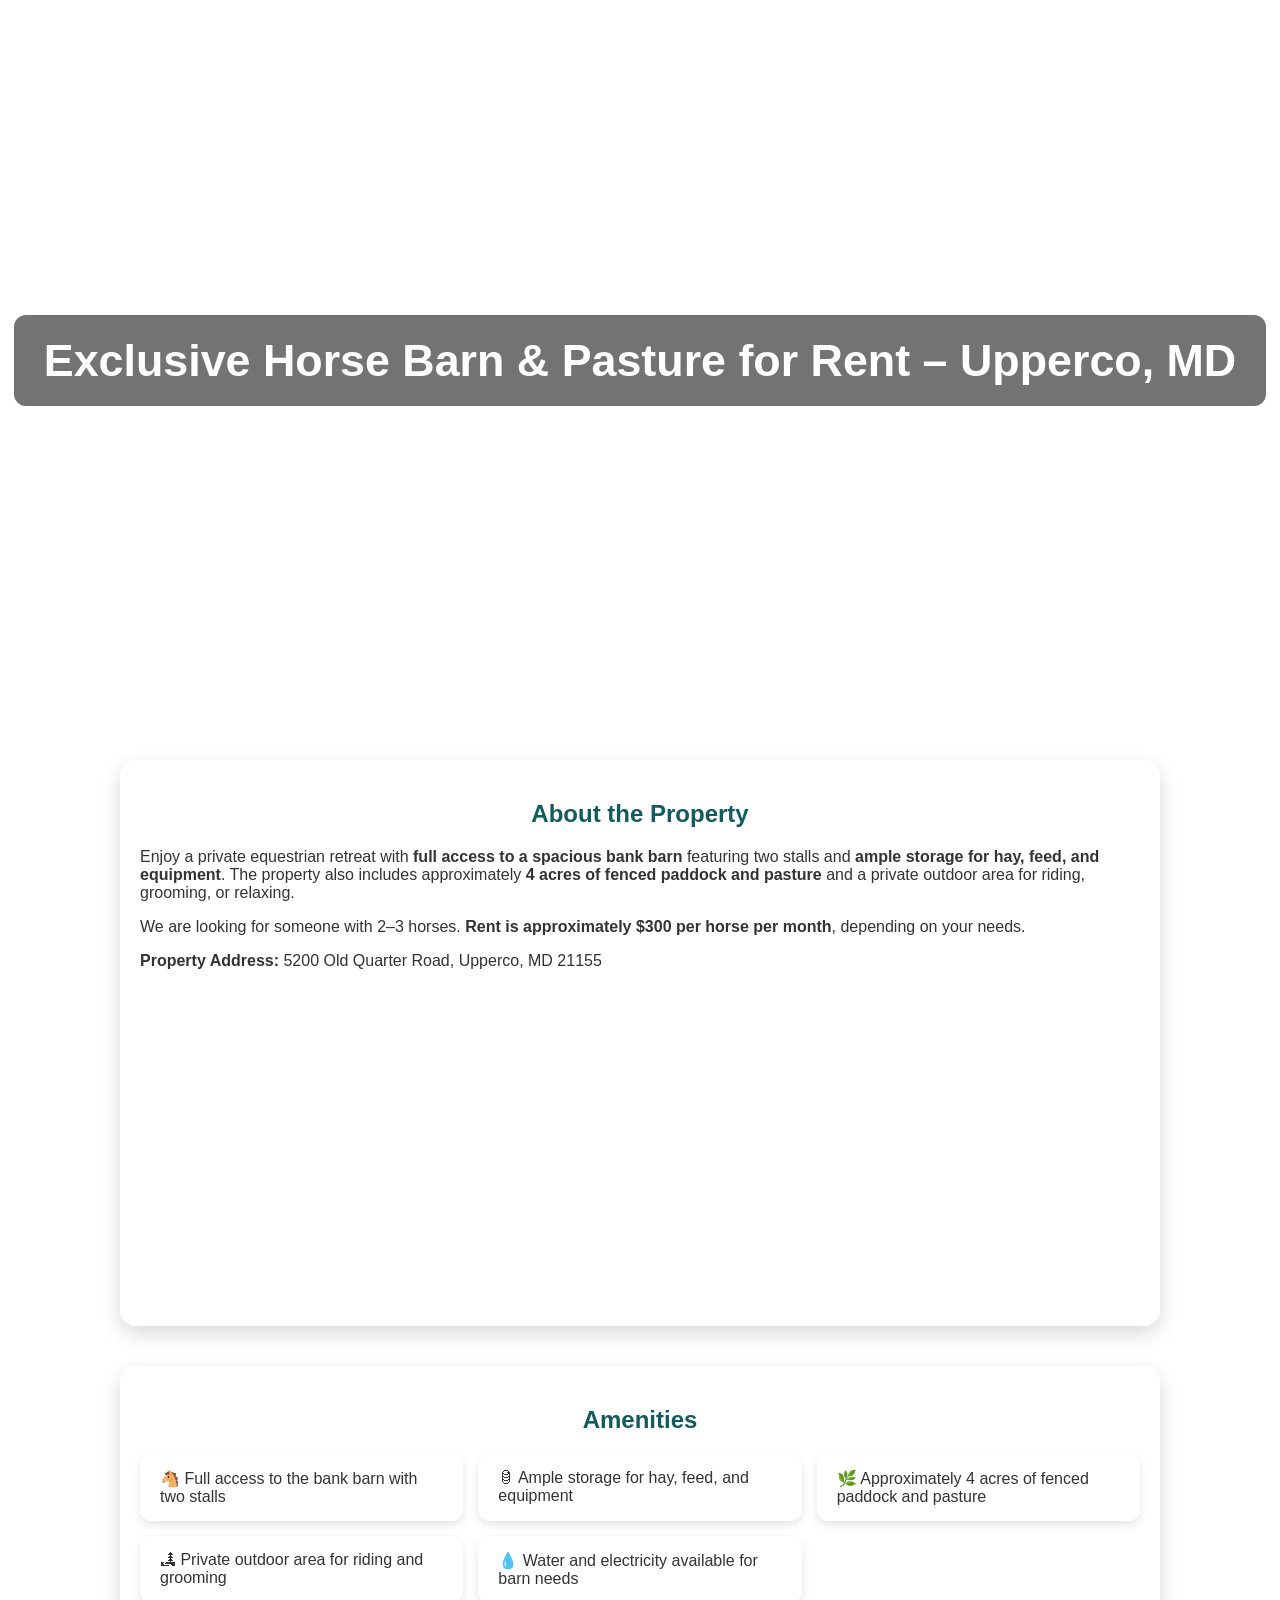
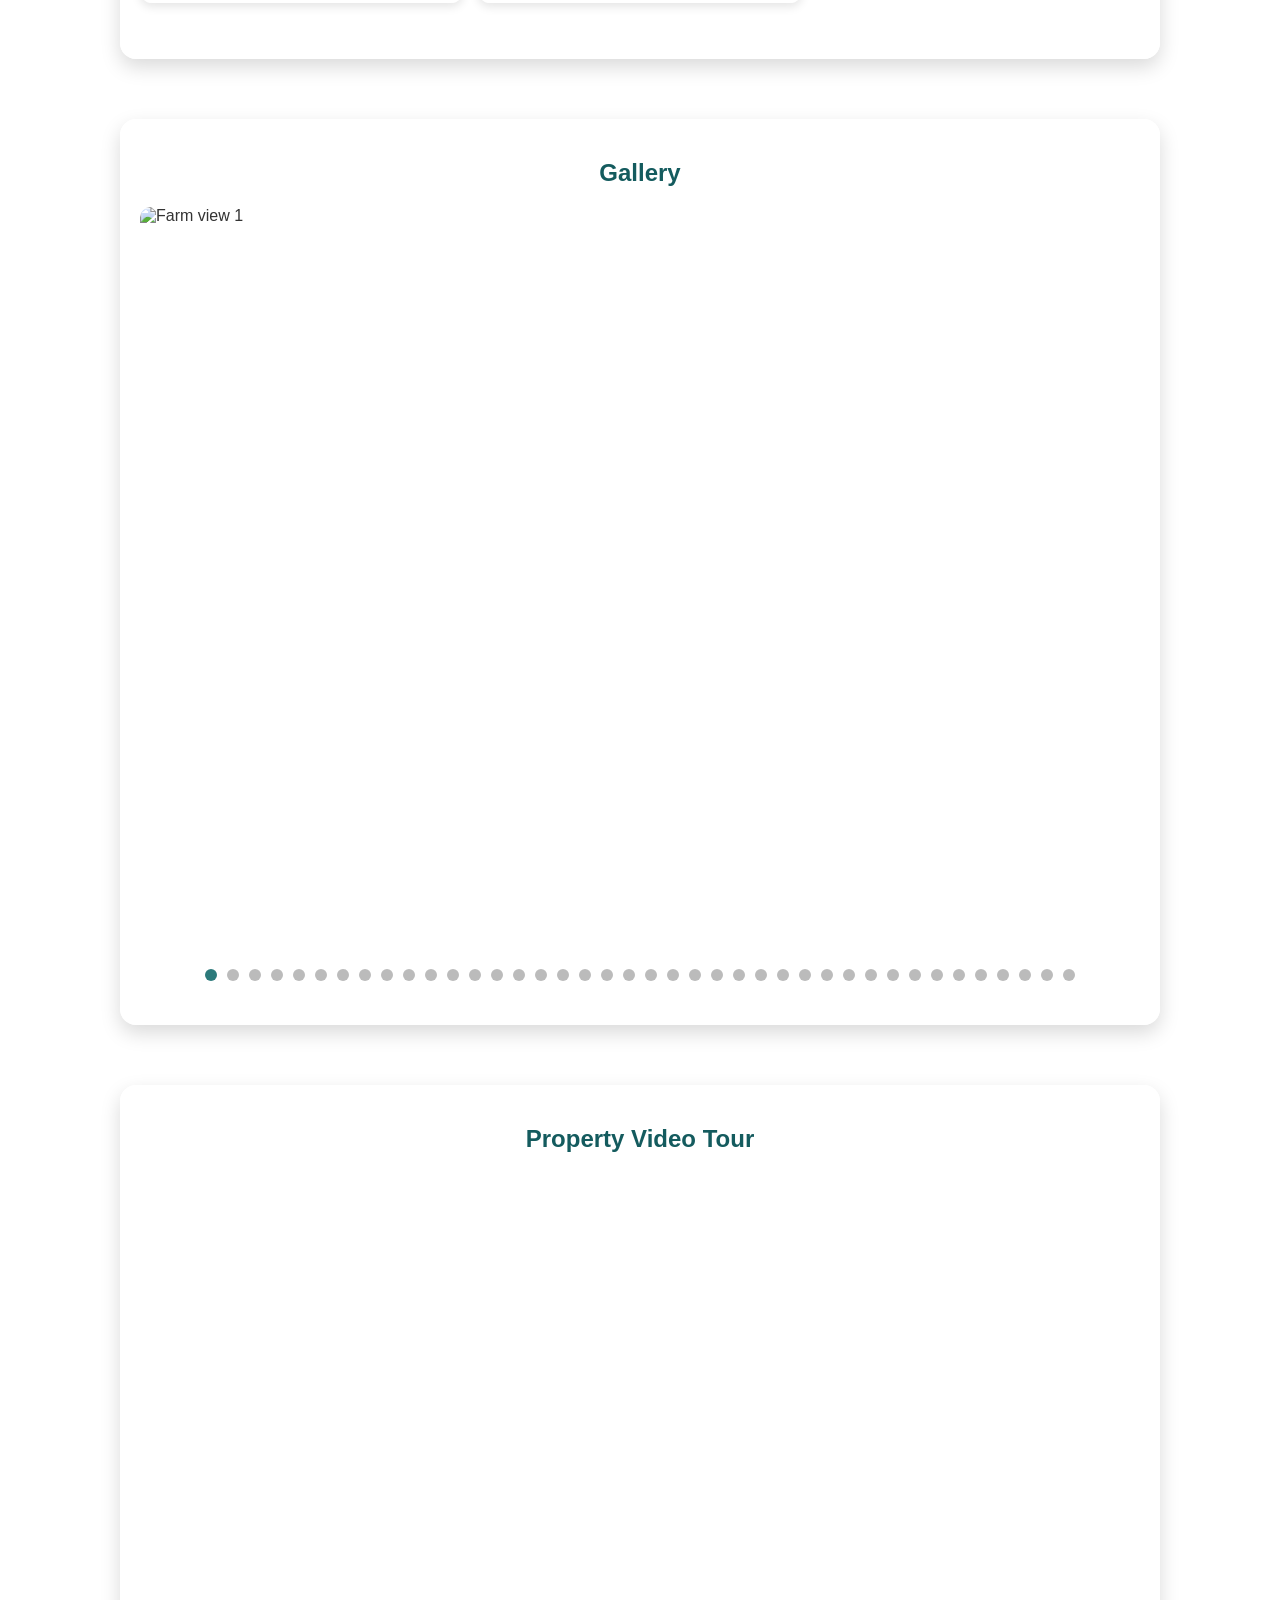
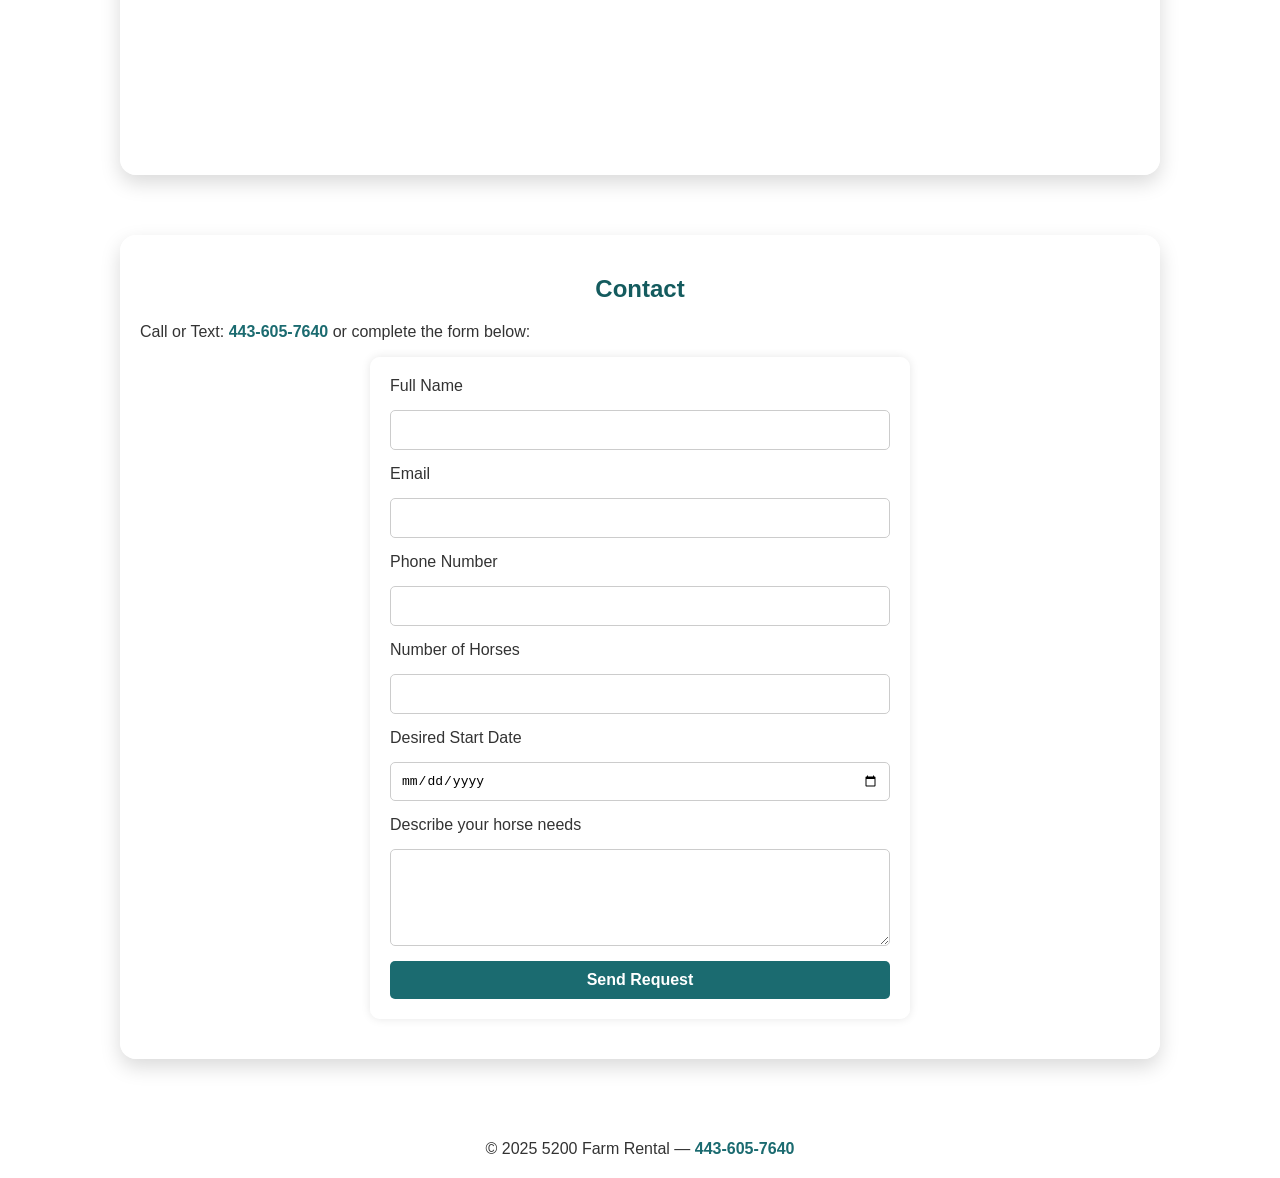
==== index.html @ d7b7ebf4 "remove word fully fenced, with fenced" ====
<!DOCTYPE html>
<html lang="en">
<head>
<meta charset="UTF-8" />
<meta name="viewport" content="width=device-width, initial-scale=1.0" />
<title>Horse Barn and Pasture for Rent | 5200 Farm Rental</title>

<style>
  /* ===== Base ===== */
  body {
    margin: 0;
    font-family: Arial, sans-serif;
    background: url('images/Hero.JPG') center/cover no-repeat fixed;
    color: #333;
    overflow-x: hidden;
  }

  /* ===== Header ===== */
  header {
    position: relative;
    height: 80vh;
    display: flex;
    align-items: center;
    justify-content: center;
    color: white;
    text-align: center;
    opacity: 0;
    transform: translateY(30px);
    animation: fadeInHeader 1.5s ease-out forwards;
    animation-delay: 0.3s;
  }
  @keyframes fadeInHeader {
    to { opacity: 1; transform: translateY(0); }
  }
  header::before {
    content: "";
    position: absolute;
    inset: 0;
    background: url('images/Hero.JPG') center/cover no-repeat;
    z-index: -1;
    filter: brightness(0.6);
    transform: scale(1.05);
    animation: zoomHero 12s ease-in-out infinite alternate;
  }
  @keyframes zoomHero {
    from { transform: scale(1.05); }
    to { transform: scale(1.12); }
  }
  header h1 {
    font-size: 2.8em;
    background-color: rgba(0, 0, 0, 0.55);
    padding: 20px 30px;
    border-radius: 12px;
  }

  /* ===== Sections ===== */
  section {
    padding: 40px 20px;
    max-width: 1000px;
    margin: 60px auto;
    border-radius: 16px;
    background: rgba(255, 255, 255, 0.65);
    backdrop-filter: blur(6px);
    box-shadow: 0 8px 20px rgba(0, 0, 0, 0.15);
    opacity: 0;
    transform: translateY(30px);
    transition: opacity 0.8s ease-out, transform 0.8s ease-out;
  }
  section.visible { opacity: 1; transform: translateY(0); }
  h2 {
    text-align: center;
    color: #145b5e;
    margin-top: 0;
    text-shadow: 0 1px 1px rgba(255,255,255,0.8);
  }

  /* ===== Card Sections ===== */
  .card {
    background: rgba(255, 255, 255, 0.8);
    backdrop-filter: blur(6px);
    box-shadow: 0 8px 20px rgba(0,0,0,0.15);
    padding: 40px 20px;
    border-radius: 16px;
    margin: 40px auto;
    max-width: 1000px;
    transition: transform 0.3s ease, box-shadow 0.3s ease;
  }
  .card:hover {
    transform: translateY(-5px);
    box-shadow: 0 12px 30px rgba(0,0,0,0.2);
  }

  /* ===== Amenities List with Icons ===== */
  .amenities-list {
    list-style: none;
    padding-left: 0;
    display: grid;
    grid-template-columns: repeat(auto-fit, minmax(250px, 1fr));
    gap: 15px;
  }
  .amenities-list li {
    background: rgba(255, 255, 255, 0.7);
    padding: 15px 20px;
    border-radius: 12px;
    font-weight: 500;
    display: flex;
    align-items: center;
    gap: 10px;
    box-shadow: 0 4px 10px rgba(0,0,0,0.1);
  }
  .amenities-list li:hover {
    background: rgba(255, 255, 255, 0.85);
  }

  /* ===== Carousel ===== */
  .carousel {
    position: relative;
    overflow: hidden;
    width: 100%;
    max-width: 1000px;
    margin: auto;
    border-radius: 10px;
  }
  .carousel-track {
    display: flex;
    transition: transform 0.8s ease-in-out;
  }
  .carousel img {
    width: 100%;
    flex: 0 0 100%;
    user-select: none;
    -webkit-user-drag: none;
    border-radius: 10px;
  }
  .dots {
    text-align: center;
    margin-top: 10px;
  }
  .dot {
    height: 12px;
    width: 12px;
    margin: 0 5px;
    background-color: #bbb;
    border-radius: 50%;
    display: inline-block;
    cursor: pointer;
    transition: background-color 0.3s ease;
  }
  .dot.active { background-color: #2c7a7b; }

  /* ===== Form & Map ===== */
  iframe, #map { width: 100%; height: 300px; border: 0; border-radius: 10px; }
  form {
    display: flex;
    flex-direction: column;
    gap: 15px;
    max-width: 500px;
    margin: auto;
    background-color: rgba(255,255,255,0.85);
    padding: 20px;
    border-radius: 10px;
    box-shadow: 0 0 10px rgba(0,0,0,0.1);
  }
  input, textarea, select, button {
    padding: 10px;
    font-size: 1em;
    border: 1px solid #ccc;
    border-radius: 5px;
  }
  button {
    background-color: #1b6b70;
    color: white;
    border: none;
    cursor: pointer;
    font-weight: bold;
    transition: background-color 0.3s ease;
  }
  button:hover { background-color: #144f52; }
  #successMsg { display: none; text-align: center; color: green; font-weight: bold; margin-top: 15px; }

  footer {
    text-align: center;
    padding: 20px;
    background: rgba(255,255,255,0.65);
    backdrop-filter: blur(6px);
    border-top: 1px solid rgba(255,255,255,0.5);
    font-weight: 500;
  }
  footer a { color: #1b6b70; text-decoration: none; font-weight: bold; }
  footer a:hover { text-decoration: underline; }

  .phone-link { color: #1b6b70; font-weight: bold; text-decoration: none; }

  @media (max-width: 768px){
    header h1 { font-size: 1.8em; padding: 15px 25px; }
  }
</style>
</head>

<body>

<header>
  <h1>Exclusive Horse Barn & Pasture for Rent – Upperco, MD</h1>
</header>

<section id="about" class="card">
  <h2>About the Property</h2>
  <p>Enjoy a private equestrian retreat with <strong>full access to a spacious bank barn</strong> featuring two stalls and <strong>ample storage for hay, feed, and equipment</strong>. The property also includes approximately <strong>4 acres of fenced paddock and pasture</strong> and a private outdoor area for riding, grooming, or relaxing.</p>
  <p>We are looking for someone with 2–3 horses. <strong>Rent is approximately $300 per horse per month</strong>, depending on your needs.</p>
  <p><strong>Property Address:</strong> 5200 Old Quarter Road, Upperco, MD 21155</p>
  <div id="map"></div>
</section>

<section id="amenities" class="card">
  <h2>Amenities</h2>
  <ul class="amenities-list">
    <li>🐴 Full access to the bank barn with two stalls</li>
    <li>🛢 Ample storage for hay, feed, and equipment</li>
    <li>🌿 Approximately 4 acres of fenced paddock and pasture</li>
    <li>🏞 Private outdoor area for riding and grooming</li>
    <li>💧 Water and electricity available for barn needs</li>
  </ul>
</section>

<section id="gallery">
  <h2>Gallery</h2>
  <div class="carousel" id="carousel">
    <div class="carousel-track" id="carouselTrack"></div>
  </div>
  <div class="dots" id="dots"></div>
</section>

<section id="video">
  <h2>Property Video Tour</h2>
  <div style="position:relative;padding-bottom:56.25%;height:0;overflow:hidden;max-width:100%;border-radius:10px;">
    <iframe src="https://www.youtube.com/embed/Ug09sU0WYgU"
      frameborder="0"
      allow="accelerometer; autoplay; clipboard-write; encrypted-media; gyroscope; picture-in-picture"
      allowfullscreen
      style="position:absolute;top:0;left:0;width:100%;height:100%;border-radius:10px;">
    </iframe>
  </div>
</section>

<section id="contact">
  <h2>Contact</h2>
  <p>Call or Text: <a href="tel:+14436057640" class="phone-link">443-605-7640</a> or complete the form below:</p>
  <form id="contactForm">
    <label for="name">Full Name</label>
    <input type="text" id="name" name="name" required />
    <label for="email">Email</label>
    <input type="email" id="email" name="email" required />
    <label for="phone">Phone Number</label>
    <input type="tel" id="phone" name="phone" />
    <label for="horses">Number of Horses</label>
    <input type="number" id="horses" name="horses" min="1" max="3" />
    <label for="start">Desired Start Date</label>
    <input type="date" id="start" name="start" />
    <label for="message">Describe your horse needs</label>
    <textarea id="message" name="message" rows="5"></textarea>
    <button type="submit">Send Request</button>
  </form>
  <div id="successMsg">Thank you! Your request has been submitted.</div>
</section>

<footer>
  © 2025 5200 Farm Rental — <a href="tel:+14436057640">443-605-7640</a>
</footer>

<script>
  /* ===== Fade-In Sections ===== */
  const sections = document.querySelectorAll('section');
  const observer = new IntersectionObserver(entries => {
    entries.forEach(entry => {
      if (entry.isIntersecting) entry.target.classList.add('visible');
    });
  }, { threshold: 0.2 });
  sections.forEach(sec => observer.observe(sec));

  /* ===== Dynamic Gallery ===== */
  const imageFiles = [
    "DSC01624.JPG","DSC01627.JPG","DSC01628.JPG","DSC01630.JPG",
    "DSC01631.JPG","DSC01632.JPG","DSC01633.JPG","DSC01634.JPG","DSC01638.JPG",
    "DSC01643.JPG","Hero.JPG","IMG_3576.JPEG","IMG_3579.JPEG","IMG_3580.JPEG",
    "IMG_3582.JPEG","IMG_3584.JPEG","IMG_3585.JPEG","IMG_3586.JPEG","IMG_3588.JPEG",
    "IMG_3589.JPEG","IMG_3591.JPEG","IMG_3593.JPEG","IMG_3594.JPEG","IMG_3595.JPEG",
    "IMG_3596.JPEG","IMG_3597.JPEG","IMG_3599.JPEG","IMG_3600.JPEG","IMG_3602.JPEG",
    "IMG_3603.JPEG","IMG_3604.JPEG","IMG_3605.JPEG","IMG_3606.JPEG","IMG_3607.JPEG",
    "IMG_3608.JPEG","IMG_3609.JPEG","IMG_3611.JPEG","IMG_3613.JPEG",
    "dji_fly_20251026_130046_47_1761515319682_photo.JPG","paddock.jpg"
  ];

  const track = document.getElementById('carouselTrack');
  const dotsContainer = document.getElementById('dots');

  imageFiles.forEach((file, index) => {
    const img = document.createElement('img');
    img.src = 'images/' + file;
    img.alt = 'Farm view ' + (index + 1);
    track.appendChild(img);
    const dot = document.createElement('span');
    dot.classList.add('dot');
    if (index === 0) dot.classList.add('active');
    dotsContainer.appendChild(dot);
  });

  const slides = document.querySelectorAll('#carouselTrack img');
  const dots = document.querySelectorAll('.dot');
  let current = 0;
  const intervalTime = 4000;
  let interval;

  function showSlide(index) {
    track.style.transform = 'translateX(' + (-index * 100) + '%)';
    dots.forEach((d, i) => d.classList.toggle('active', i === index));
  }
  function nextSlide() {
    current = (current + 1) % slides.length;
    showSlide(current);
  }
  function prevSlide() {
    current = (current - 1 + slides.length) % slides.length;
    showSlide(current);
  }
  function startCarousel() { interval = setInterval(nextSlide, intervalTime); }
  function stopCarousel() { clearInterval(interval); }

  dots.forEach((dot, i) => dot.addEventListener('click', () => {
    current = i;
    showSlide(i);
    stopCarousel();
  }));

  let startX = 0;
  track.addEventListener('touchstart', e => { startX = e.touches[0].clientX; });
  track.addEventListener('touchend', e => {
    const endX = e.changedTouches[0].clientX;
    if (endX - startX > 50) prevSlide();
    else if (startX - endX > 50) nextSlide();
    stopCarousel();
  });

  startCarousel();

  /* ===== Form Submission ===== */
  const form = document.getElementById('contactForm');
  form.addEventListener('submit', function (e) {
    e.preventDefault();
    const formData = new FormData(this);
    fetch('https://formspree.io/f/xblzebjw', {
      method: 'POST',
      body: formData,
      headers: { 'Accept': 'application/json' }
    }).then(r => r.ok
      ? document.getElementById('successMsg').style.display = 'block'
      : alert('Submission error')
    ).catch(() => alert('Network error'));
  });

  /* ===== Google Map ===== */
  function initMap() {
    const location = { lat: 39.5642179, lng: -76.824325 };
    const map = new google.maps.Map(document.getElementById('map'), { center: location, zoom: 16 });
    new google.maps.Marker({ position: location, map: map });
  }
</script>
<script src="https://maps.googleapis.com/maps/api/js?key=AIzaSyDd5E8Lb_eUx4mJRf8ZcChM37N8LpStgjc&callback=initMap" async defer></script>

</body>
</html>
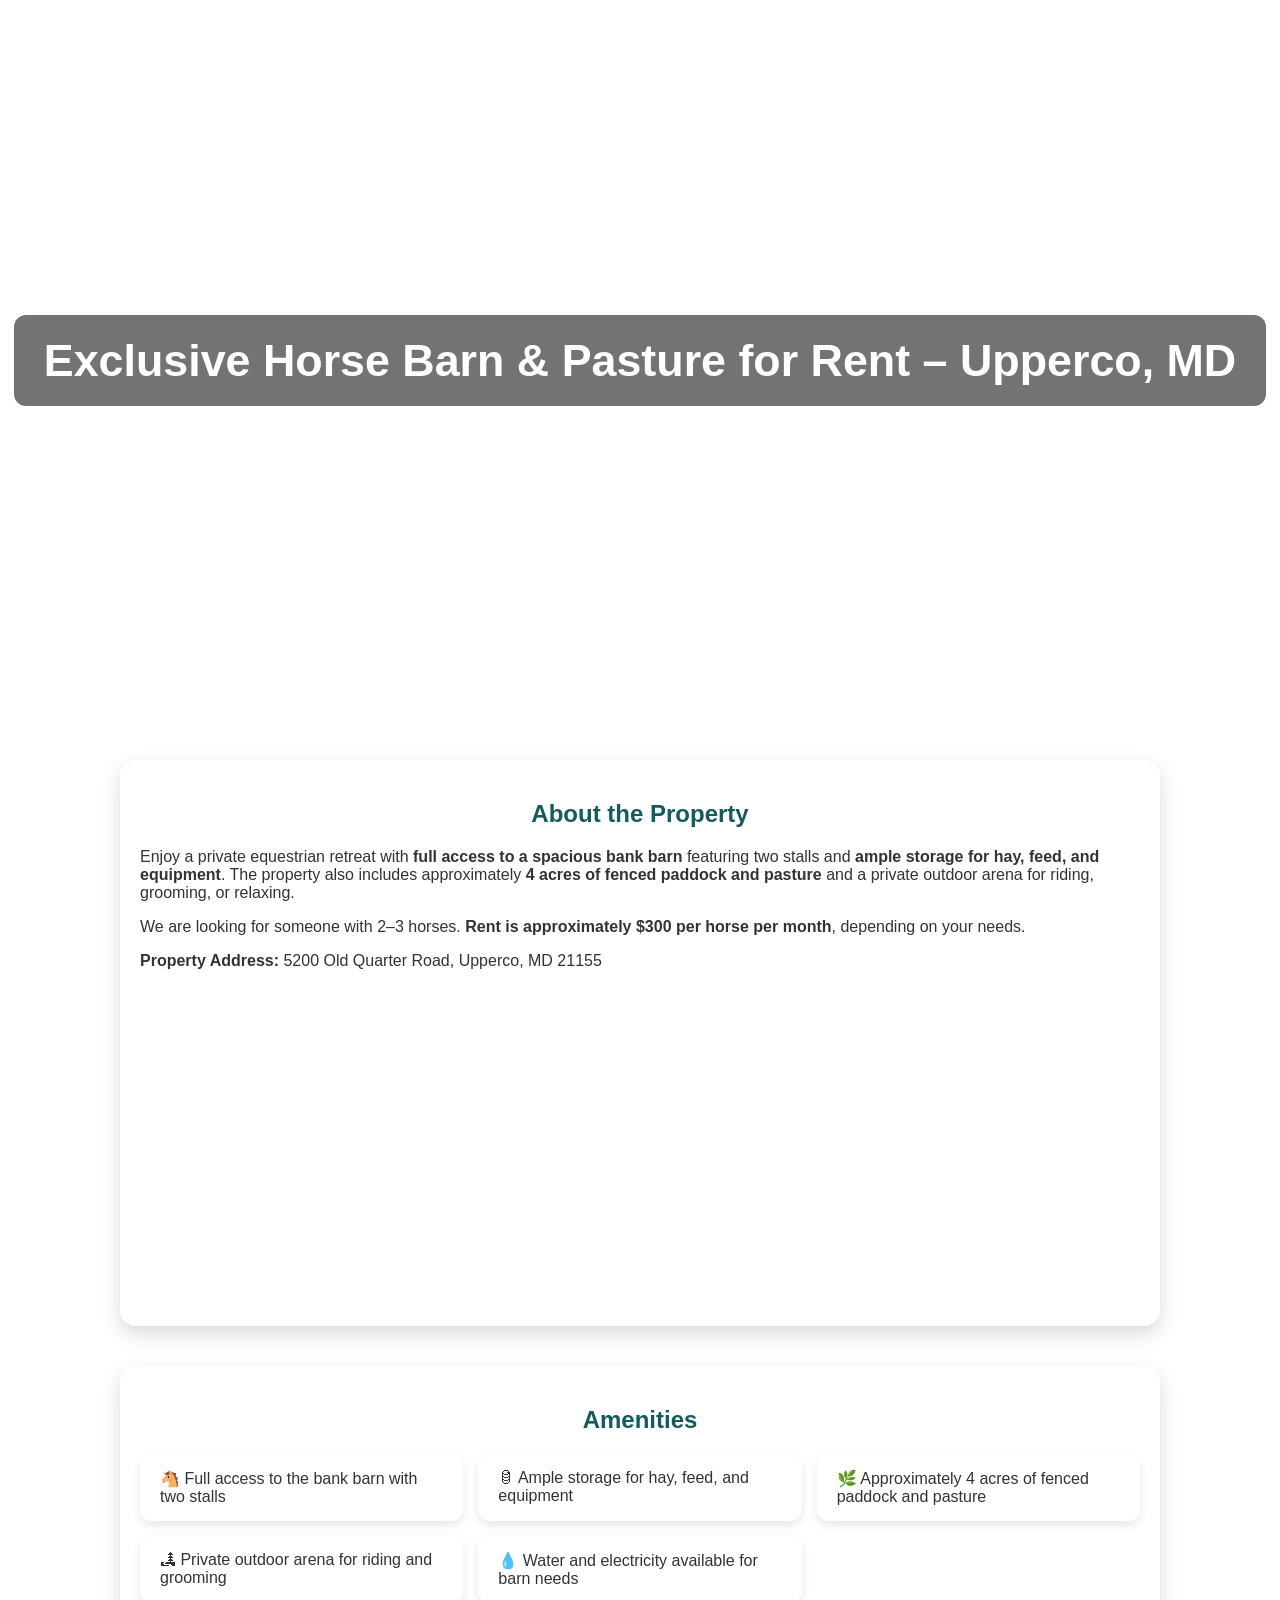
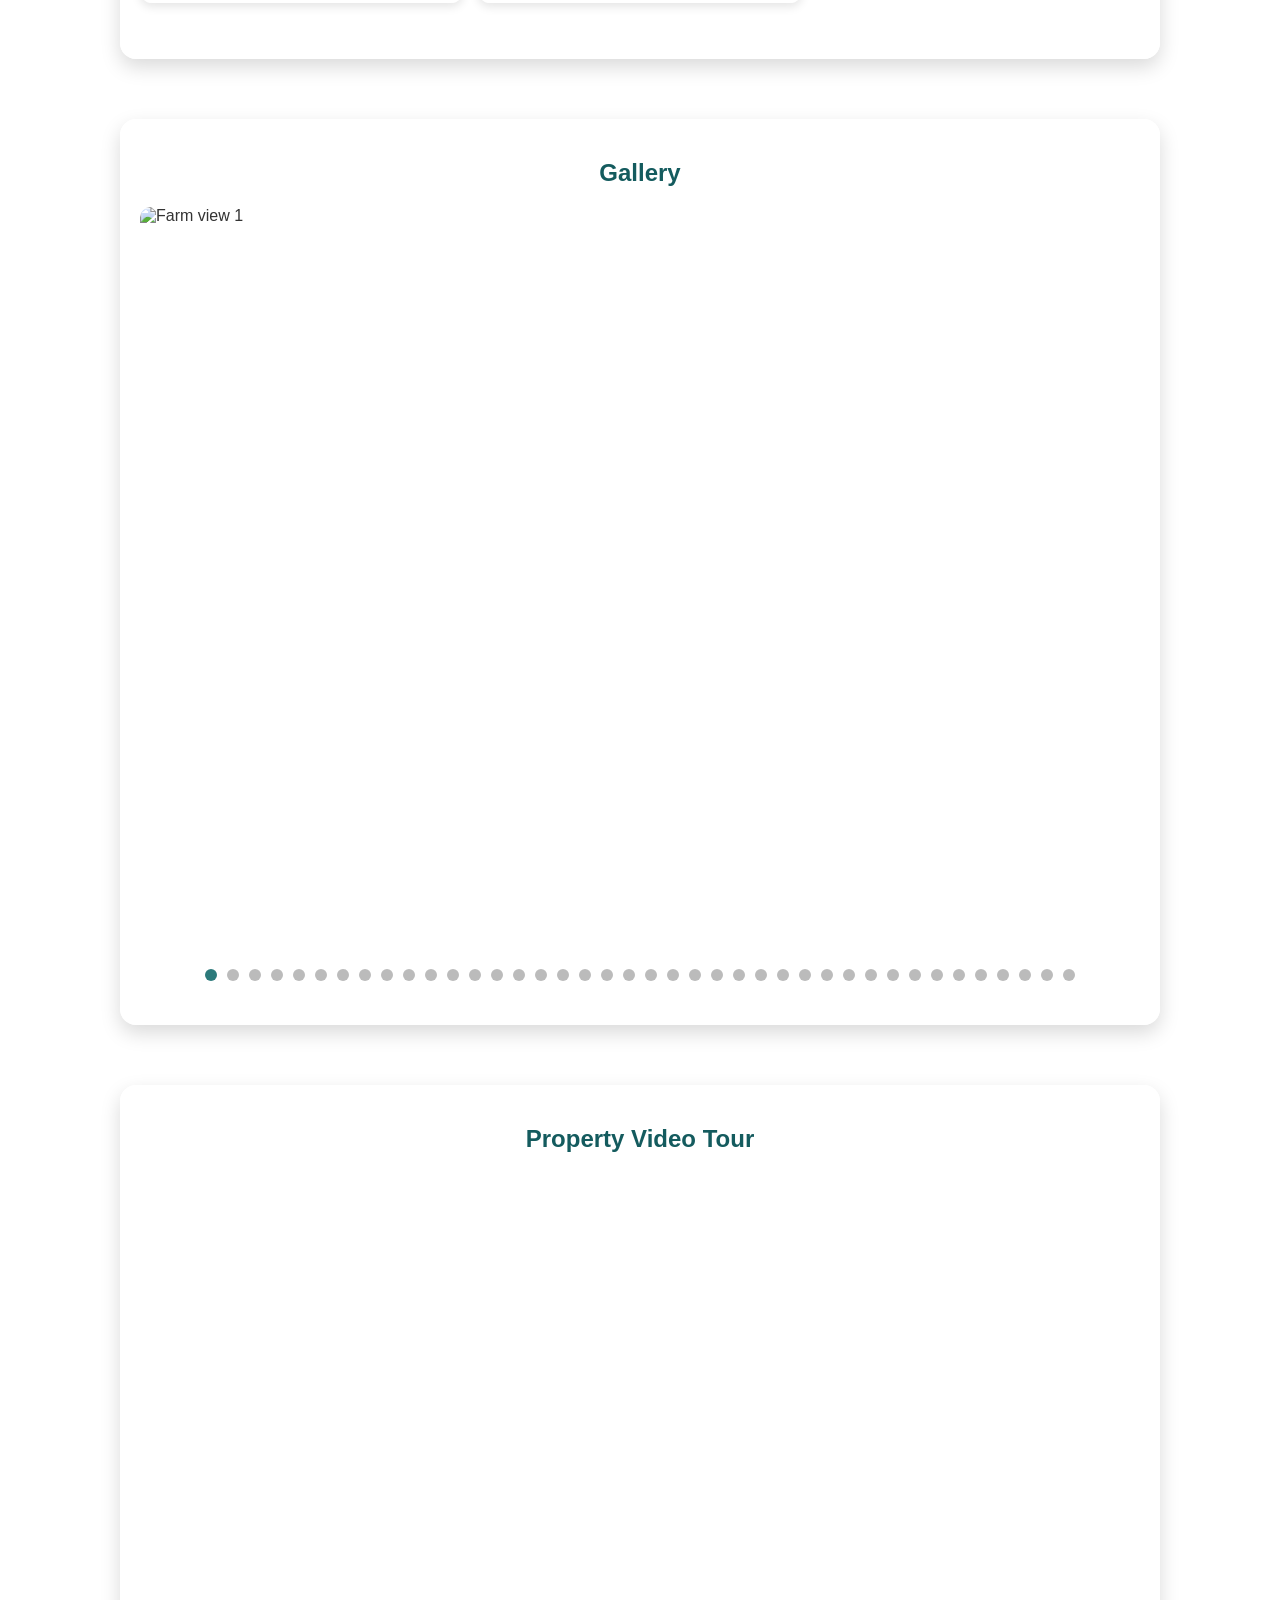
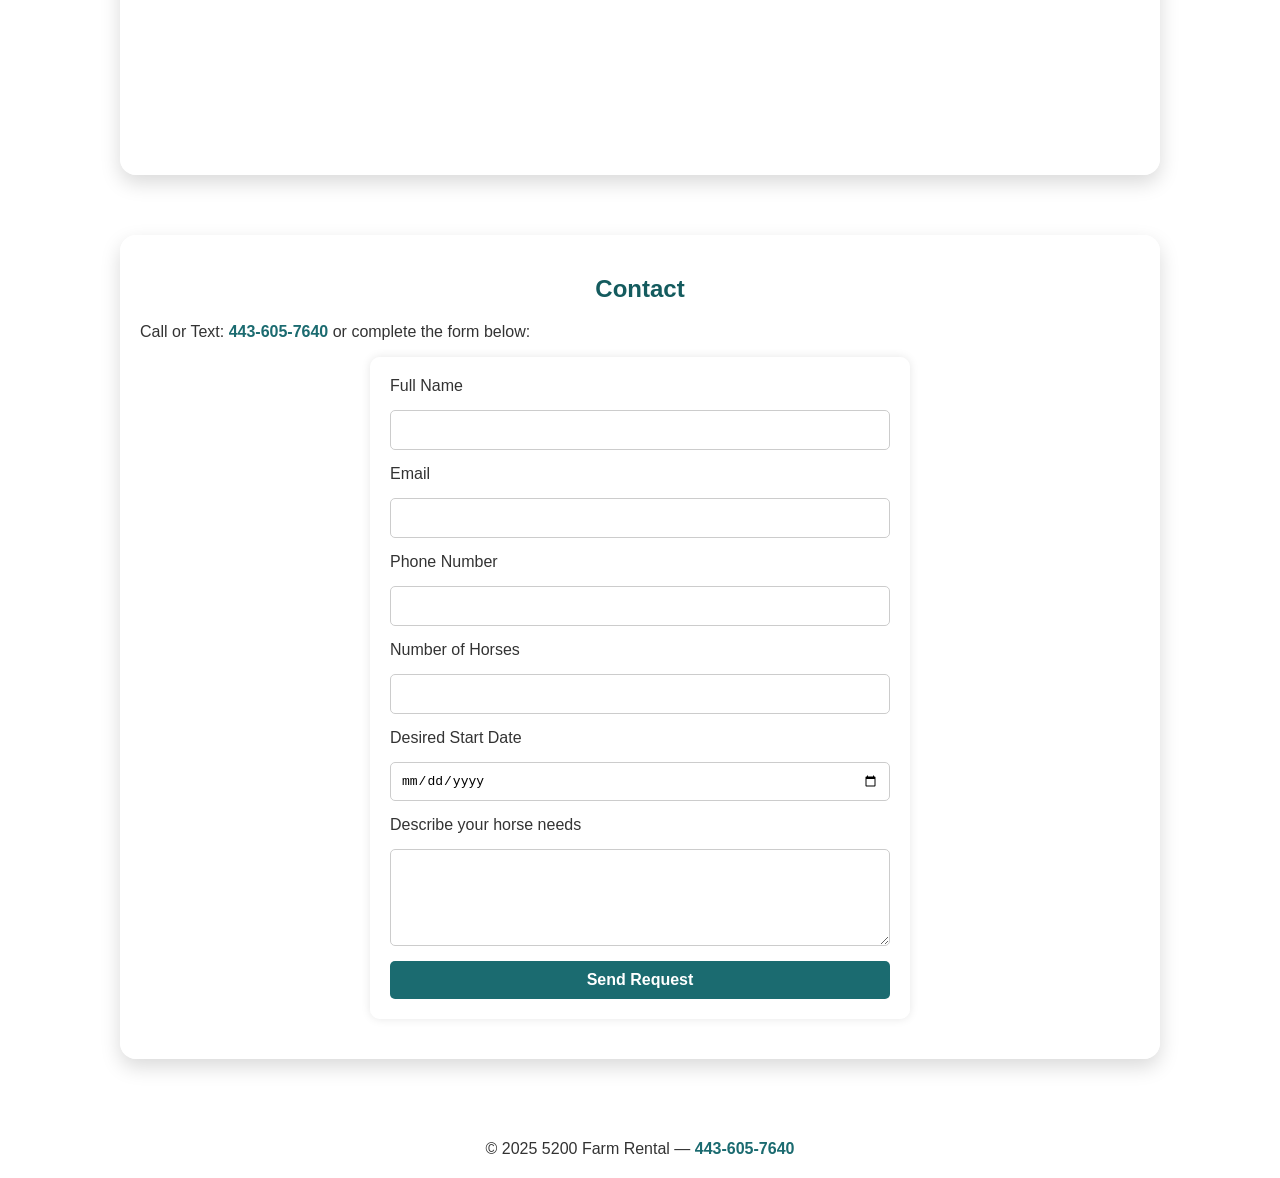
==== commit 6e4860b6: "change word area to arena" ====
--- a/index.html
+++ b/index.html
@@ -205,7 +205,7 @@
 
 <section id="about" class="card">
   <h2>About the Property</h2>
-  <p>Enjoy a private equestrian retreat with <strong>full access to a spacious bank barn</strong> featuring two stalls and <strong>ample storage for hay, feed, and equipment</strong>. The property also includes approximately <strong>4 acres of fenced paddock and pasture</strong> and a private outdoor area for riding, grooming, or relaxing.</p>
+  <p>Enjoy a private equestrian retreat with <strong>full access to a spacious bank barn</strong> featuring two stalls and <strong>ample storage for hay, feed, and equipment</strong>. The property also includes approximately <strong>4 acres of fenced paddock and pasture</strong> and a private outdoor arena for riding, grooming, or relaxing.</p>
   <p>We are looking for someone with 2–3 horses. <strong>Rent is approximately $300 per horse per month</strong>, depending on your needs.</p>
   <p><strong>Property Address:</strong> 5200 Old Quarter Road, Upperco, MD 21155</p>
   <div id="map"></div>
@@ -217,7 +217,7 @@
     <li>🐴 Full access to the bank barn with two stalls</li>
     <li>🛢 Ample storage for hay, feed, and equipment</li>
     <li>🌿 Approximately 4 acres of fenced paddock and pasture</li>
-    <li>🏞 Private outdoor area for riding and grooming</li>
+    <li>🏞 Private outdoor arena for riding and grooming</li>
     <li>💧 Water and electricity available for barn needs</li>
   </ul>
 </section>
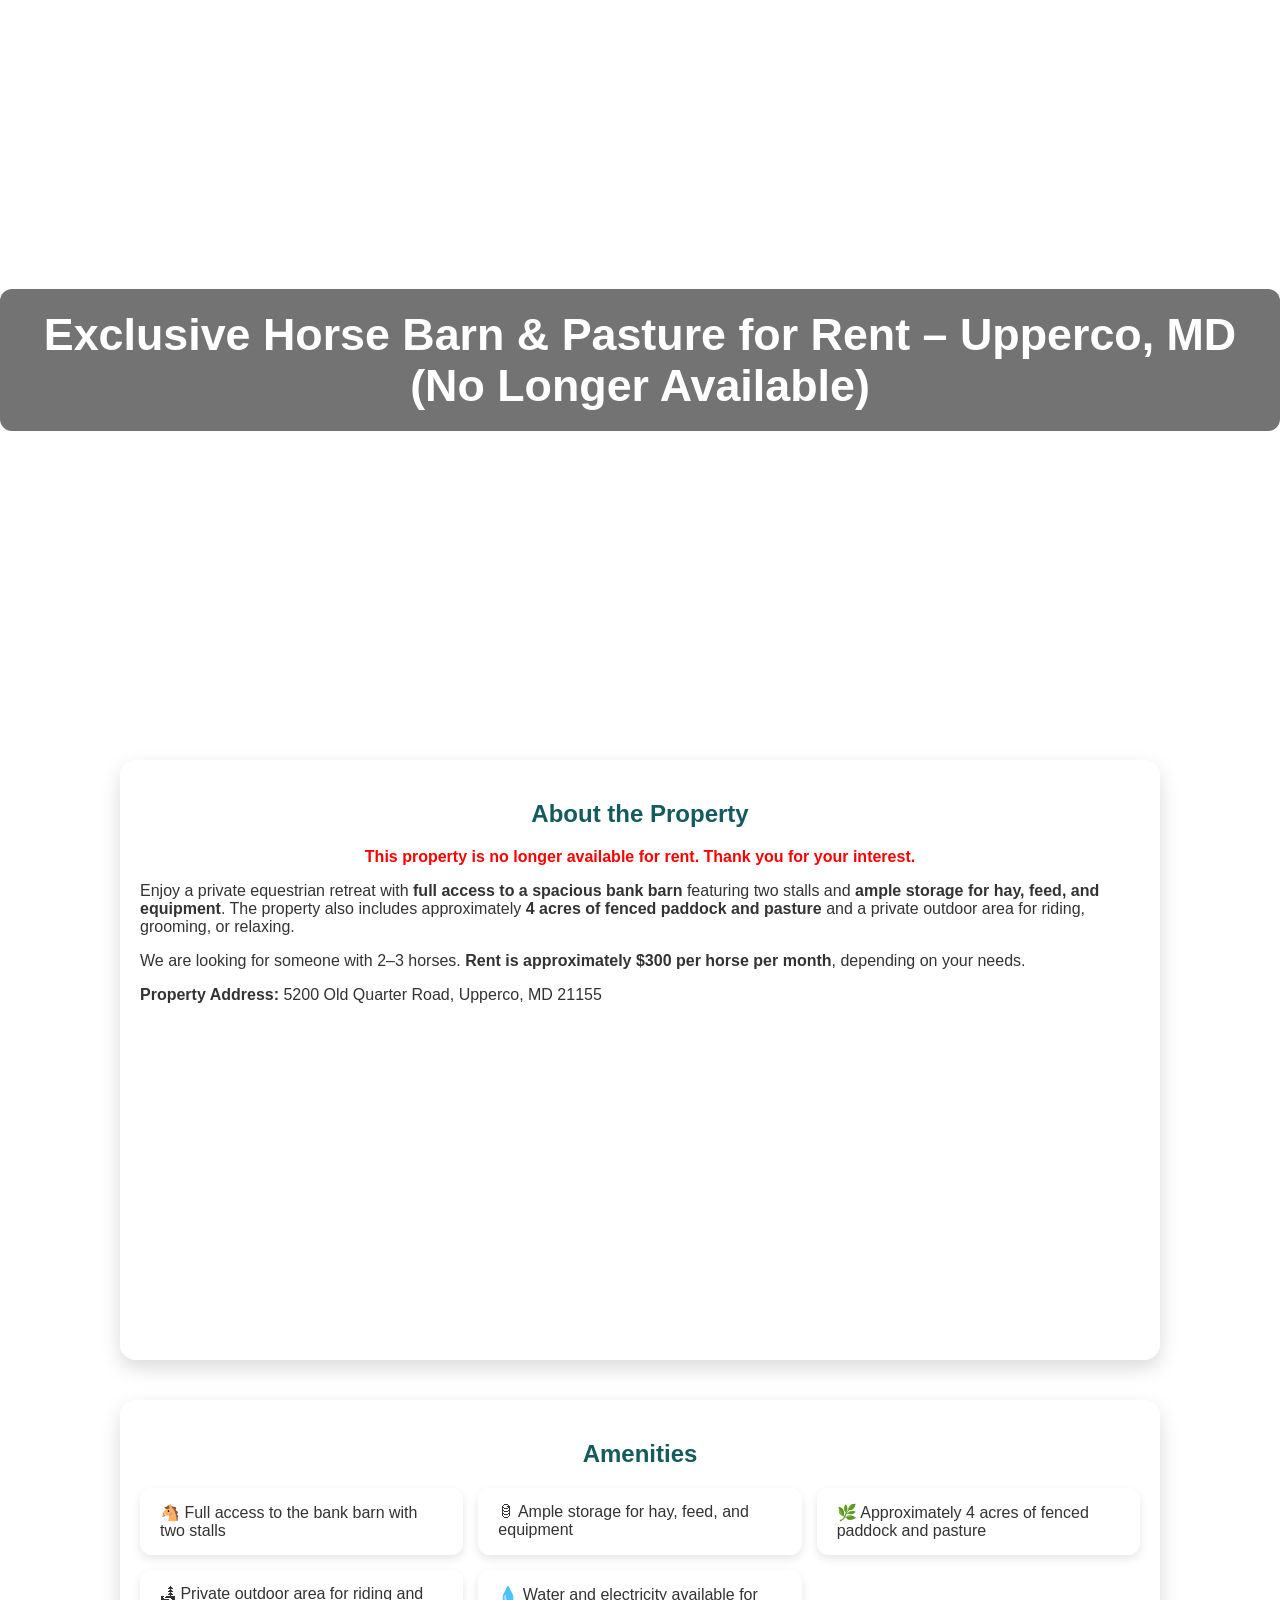
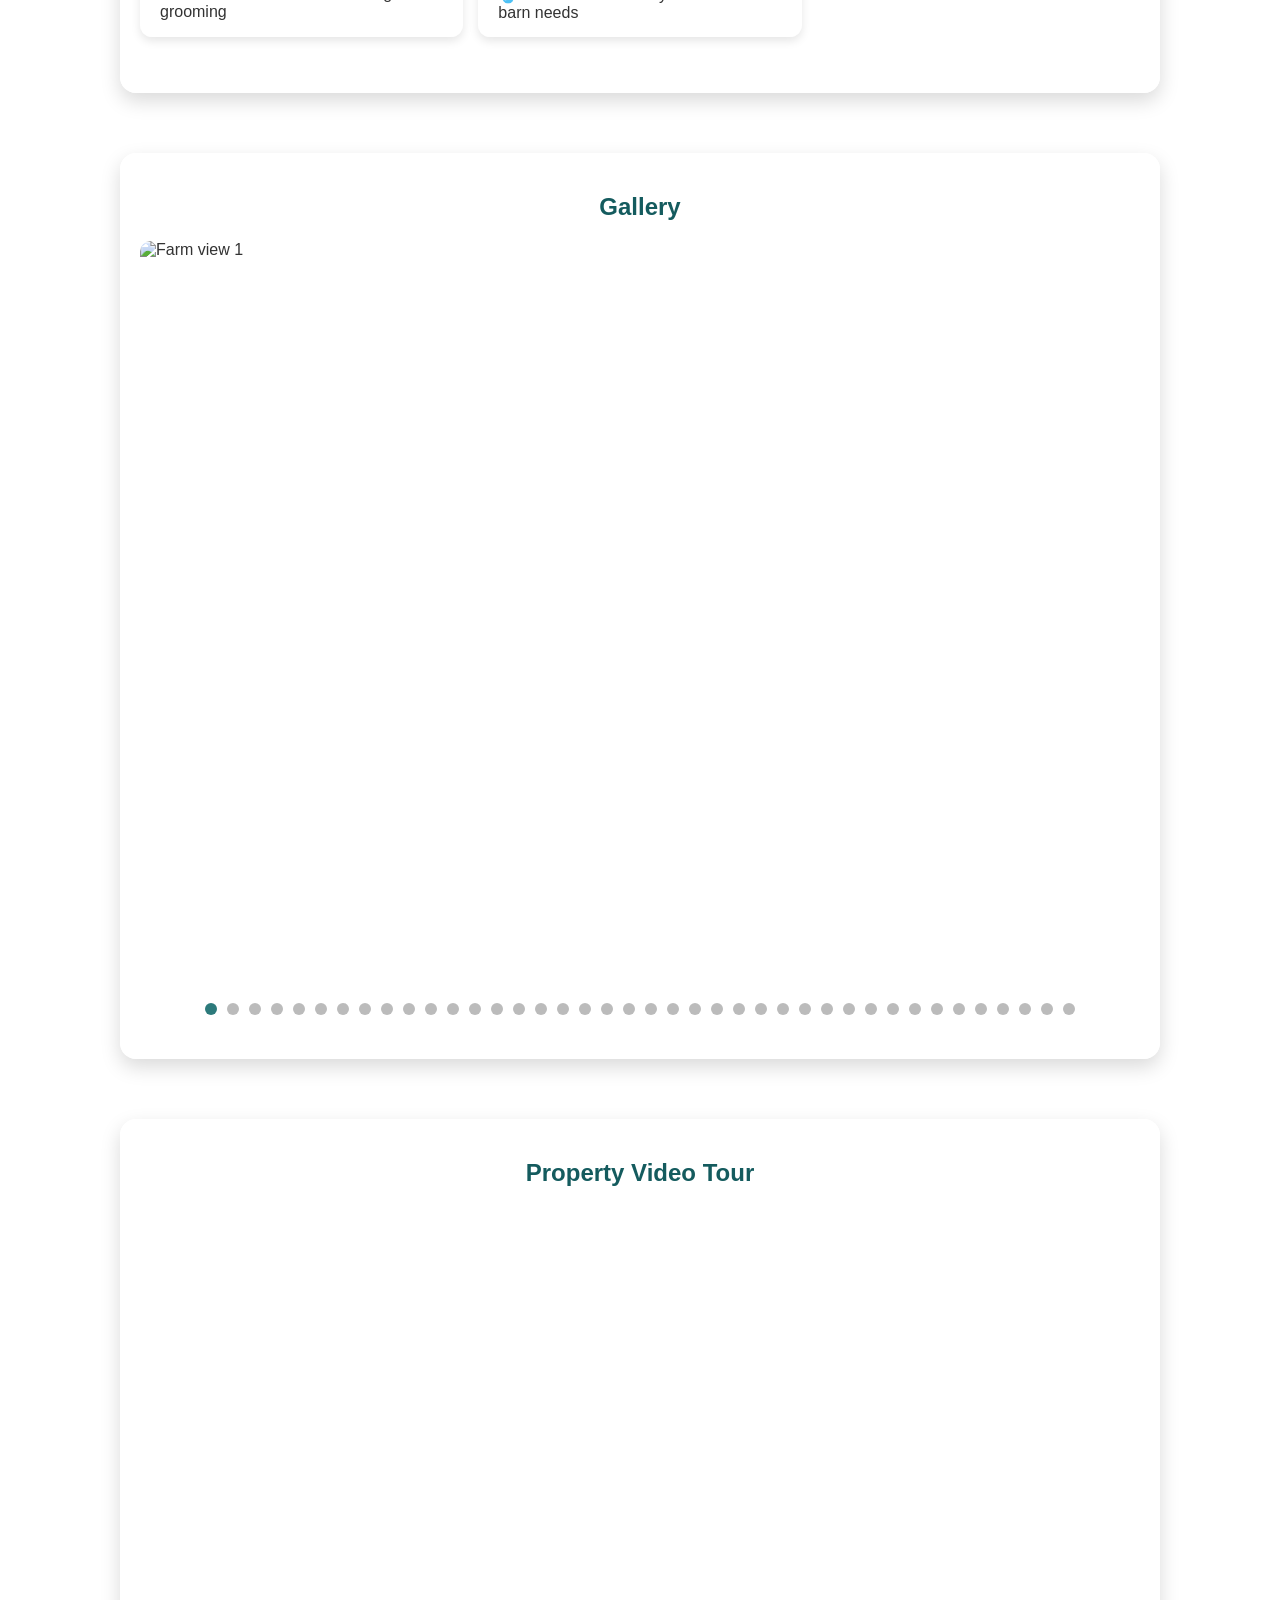
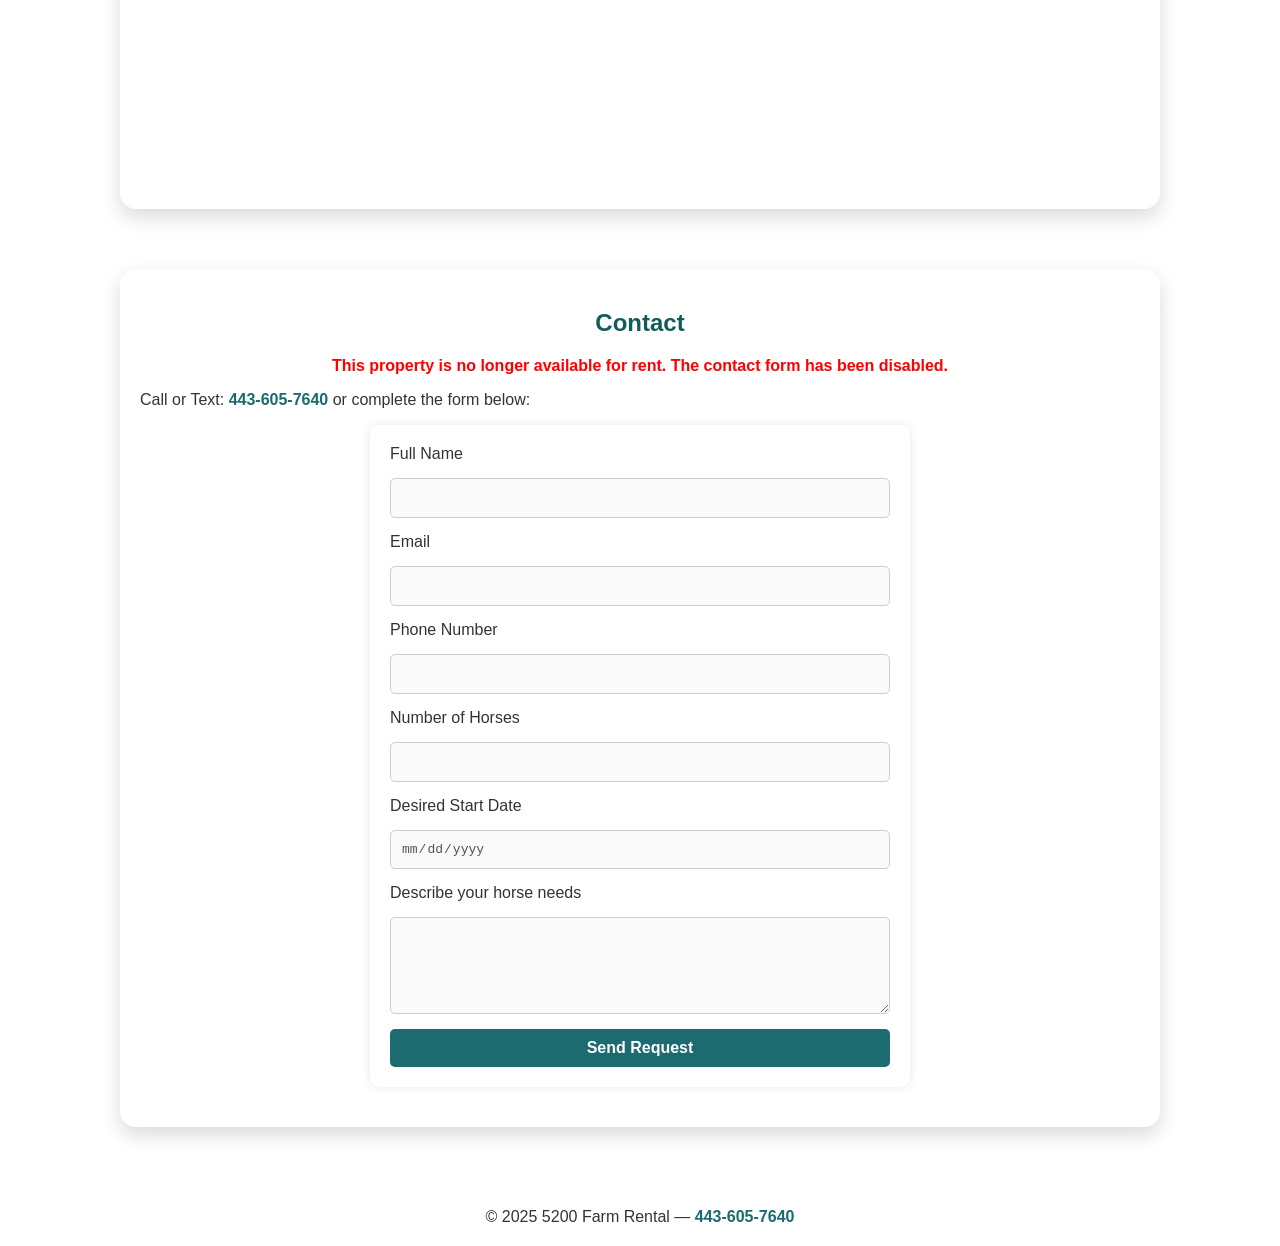
==== commit 321b0c14: "barn rental not available" ====
--- a/index.html
+++ b/index.html
@@ -200,12 +200,13 @@
 <body>
 
 <header>
-  <h1>Exclusive Horse Barn & Pasture for Rent – Upperco, MD</h1>
+  <h1>Exclusive Horse Barn & Pasture for Rent – Upperco, MD (No Longer Available)</h1>
 </header>
 
 <section id="about" class="card">
   <h2>About the Property</h2>
-  <p>Enjoy a private equestrian retreat with <strong>full access to a spacious bank barn</strong> featuring two stalls and <strong>ample storage for hay, feed, and equipment</strong>. The property also includes approximately <strong>4 acres of fenced paddock and pasture</strong> and a private outdoor arena for riding, grooming, or relaxing.</p>
+  <p style="font-weight: bold; color: red; text-align: center;">This property is no longer available for rent. Thank you for your interest.</p>
+  <p>Enjoy a private equestrian retreat with <strong>full access to a spacious bank barn</strong> featuring two stalls and <strong>ample storage for hay, feed, and equipment</strong>. The property also includes approximately <strong>4 acres of fenced paddock and pasture</strong> and a private outdoor area for riding, grooming, or relaxing.</p>
   <p>We are looking for someone with 2–3 horses. <strong>Rent is approximately $300 per horse per month</strong>, depending on your needs.</p>
   <p><strong>Property Address:</strong> 5200 Old Quarter Road, Upperco, MD 21155</p>
   <div id="map"></div>
@@ -217,7 +218,7 @@
     <li>🐴 Full access to the bank barn with two stalls</li>
     <li>🛢 Ample storage for hay, feed, and equipment</li>
     <li>🌿 Approximately 4 acres of fenced paddock and pasture</li>
-    <li>🏞 Private outdoor arena for riding and grooming</li>
+    <li>🏞 Private outdoor area for riding and grooming</li>
     <li>💧 Water and electricity available for barn needs</li>
   </ul>
 </section>
@@ -244,21 +245,22 @@
 
 <section id="contact">
   <h2>Contact</h2>
+  <p style="font-weight: bold; color: red; text-align: center;">This property is no longer available for rent. The contact form has been disabled.</p>
   <p>Call or Text: <a href="tel:+14436057640" class="phone-link">443-605-7640</a> or complete the form below:</p>
   <form id="contactForm">
     <label for="name">Full Name</label>
-    <input type="text" id="name" name="name" required />
+    <input type="text" id="name" name="name" required disabled />
     <label for="email">Email</label>
-    <input type="email" id="email" name="email" required />
+    <input type="email" id="email" name="email" required disabled />
     <label for="phone">Phone Number</label>
-    <input type="tel" id="phone" name="phone" />
+    <input type="tel" id="phone" name="phone" disabled />
     <label for="horses">Number of Horses</label>
-    <input type="number" id="horses" name="horses" min="1" max="3" />
+    <input type="number" id="horses" name="horses" min="1" max="3" disabled />
     <label for="start">Desired Start Date</label>
-    <input type="date" id="start" name="start" />
+    <input type="date" id="start" name="start" disabled />
     <label for="message">Describe your horse needs</label>
-    <textarea id="message" name="message" rows="5"></textarea>
-    <button type="submit">Send Request</button>
+    <textarea id="message" name="message" rows="5" disabled></textarea>
+    <button type="submit" disabled>Send Request</button>
   </form>
   <div id="successMsg">Thank you! Your request has been submitted.</div>
 </section>
@@ -343,19 +345,20 @@
   startCarousel();
 
   /* ===== Form Submission ===== */
-  const form = document.getElementById('contactForm');
-  form.addEventListener('submit', function (e) {
-    e.preventDefault();
-    const formData = new FormData(this);
-    fetch('https://formspree.io/f/xblzebjw', {
-      method: 'POST',
-      body: formData,
-      headers: { 'Accept': 'application/json' }
-    }).then(r => r.ok
-      ? document.getElementById('successMsg').style.display = 'block'
-      : alert('Submission error')
-    ).catch(() => alert('Network error'));
-  });
+  // The form is disabled as the property is no longer available.
+  // const form = document.getElementById('contactForm');
+  // form.addEventListener('submit', function (e) {
+  //   e.preventDefault();
+  //   const formData = new FormData(this);
+  //   fetch('https://formspree.io/f/xblzebjw', {
+  //     method: 'POST',
+  //     body: formData,
+  //     headers: { 'Accept': 'application/json' }
+  //   }).then(r => r.ok
+  //     ? document.getElementById('successMsg').style.display = 'block'
+  //     : alert('Submission error')
+  //   ).catch(() => alert('Network error'));
+  // });
 
   /* ===== Google Map ===== */
   function initMap() {
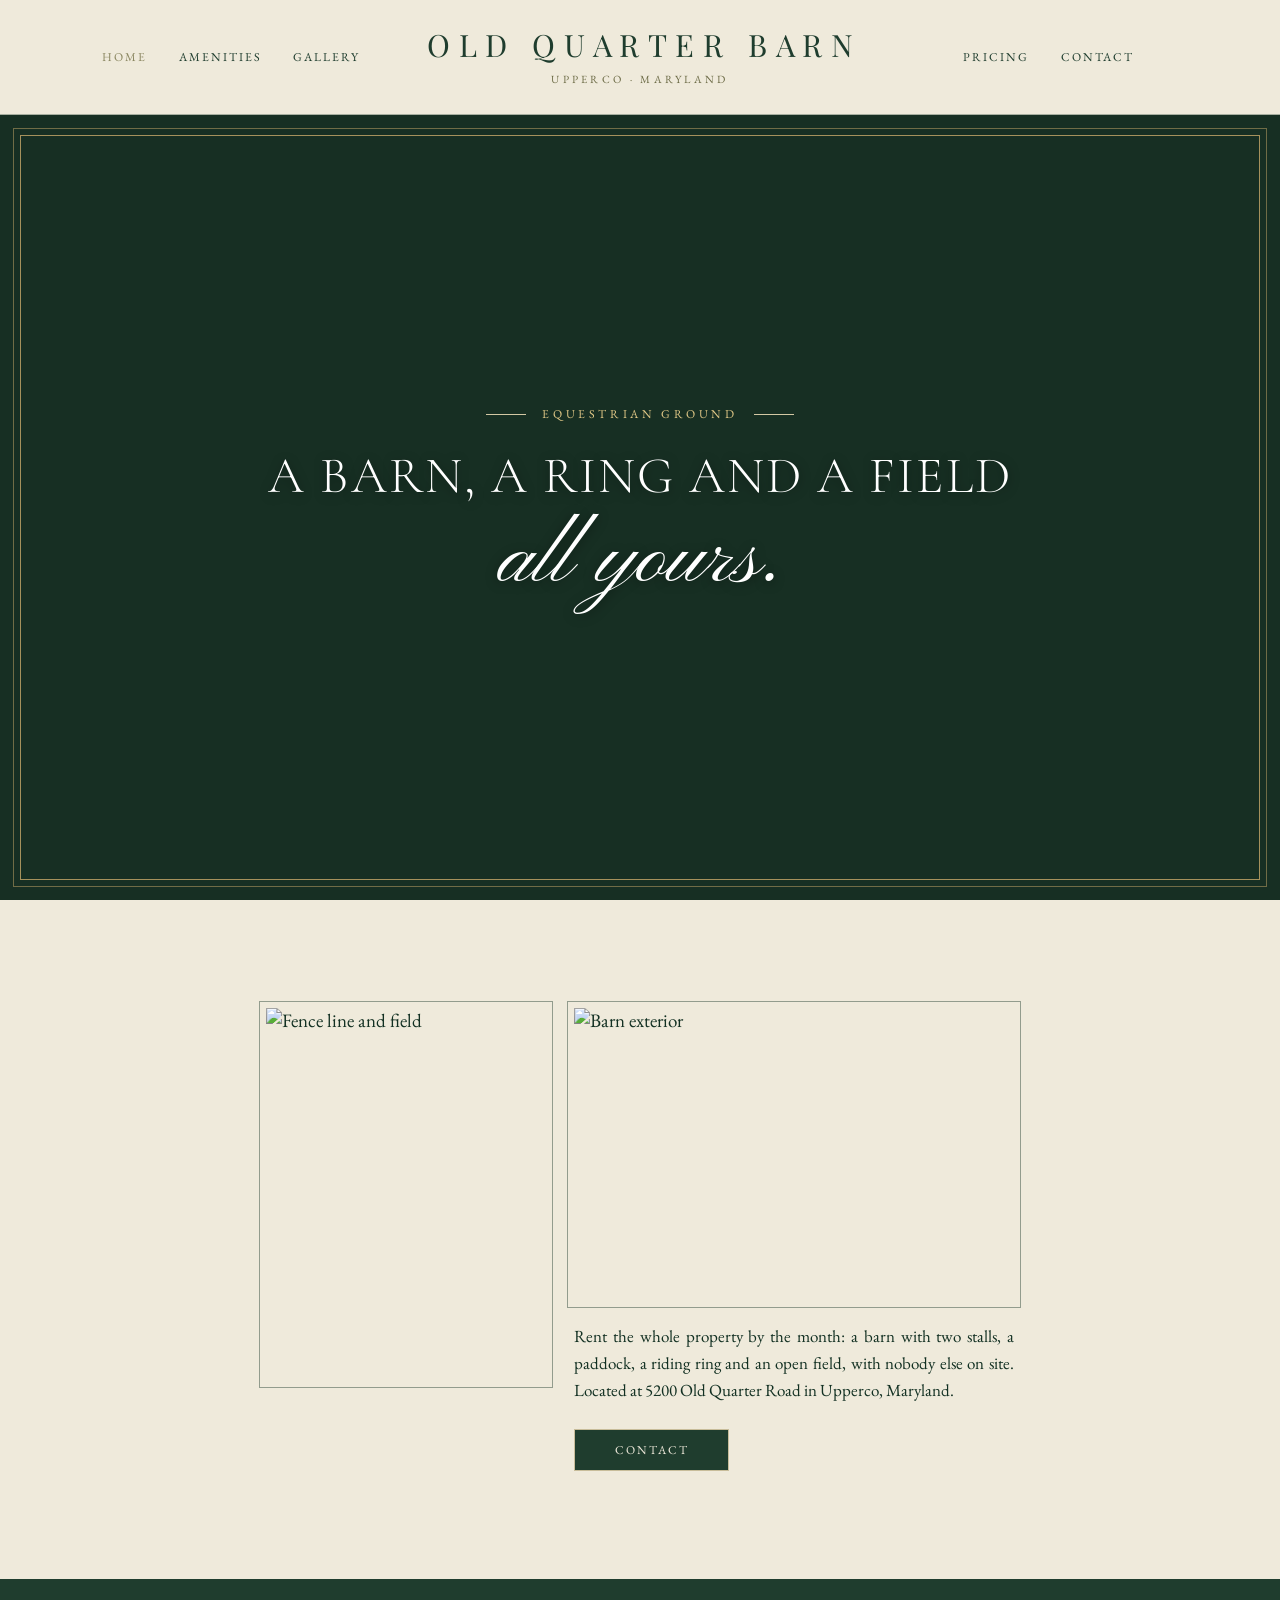
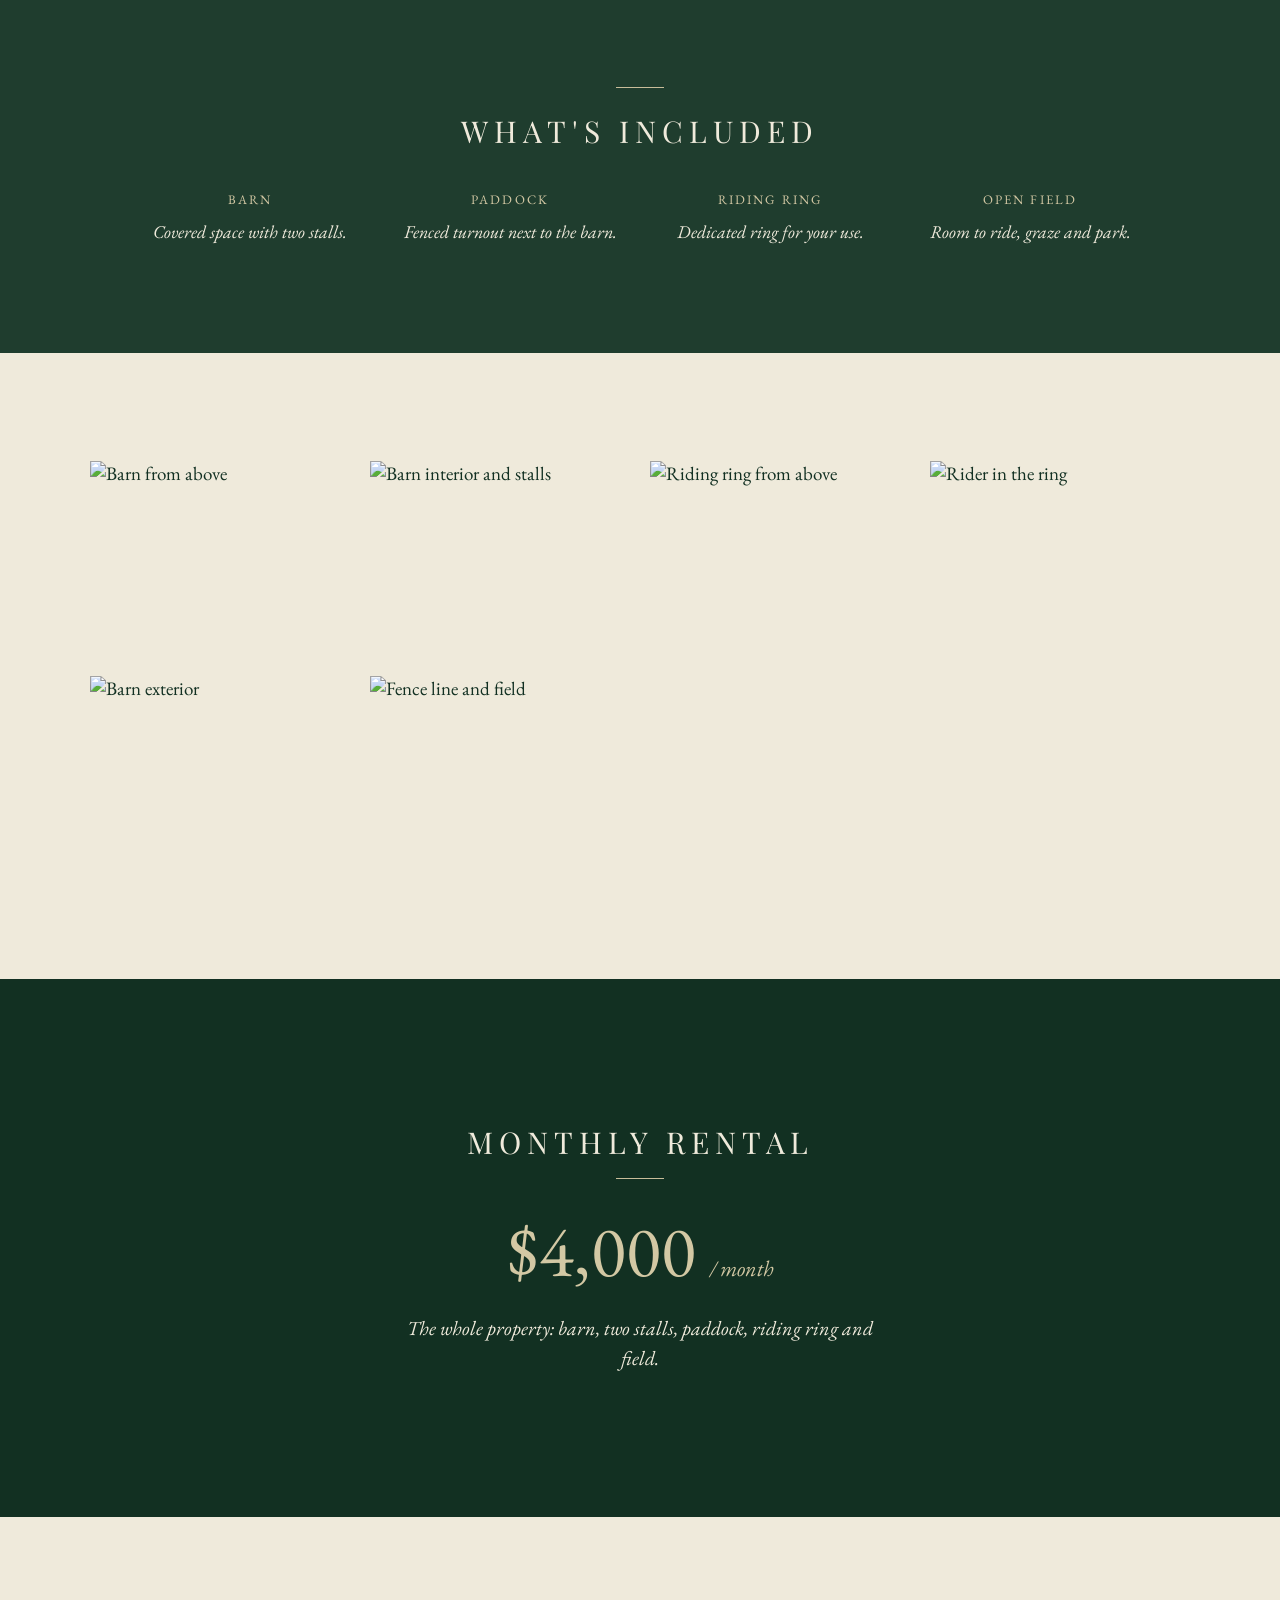
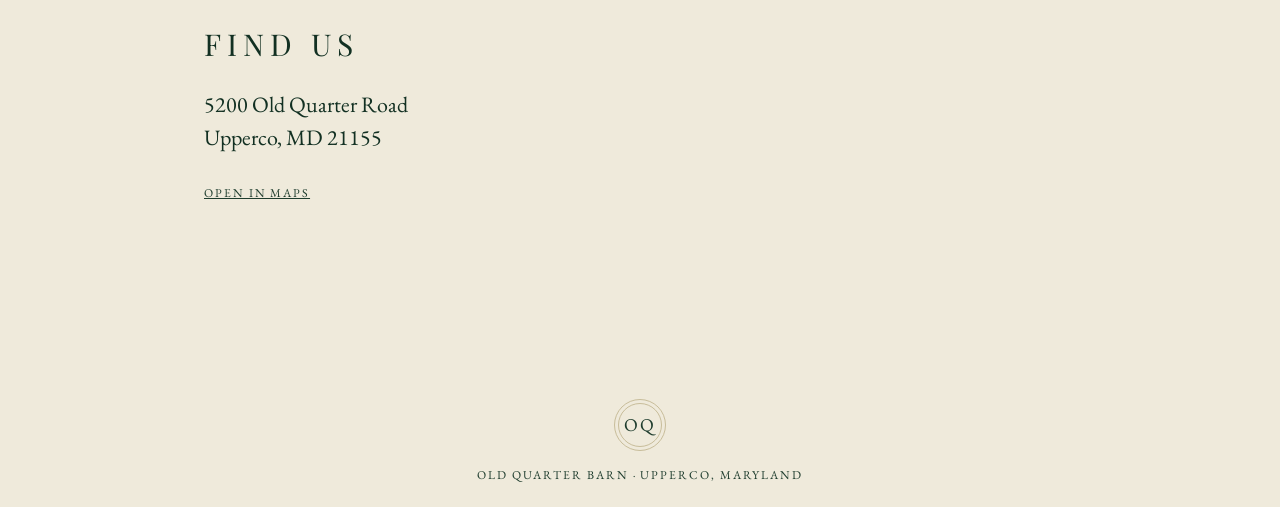
==== commit 8952eebc: "Add files via upload" ====
--- a/index.html
+++ b/index.html
@@ -1,373 +1,34 @@
-<!DOCTYPE html>
-<html lang="en">
-<head>
-<meta charset="UTF-8" />
-<meta name="viewport" content="width=device-width, initial-scale=1.0" />
-<title>Horse Barn and Pasture for Rent | 5200 Farm Rental</title>
-
-<style>
-  /* ===== Base ===== */
-  body {
-    margin: 0;
-    font-family: Arial, sans-serif;
-    background: url('images/Hero.JPG') center/cover no-repeat fixed;
-    color: #333;
-    overflow-x: hidden;
-  }
-
-  /* ===== Header ===== */
-  header {
-    position: relative;
-    height: 80vh;
-    display: flex;
-    align-items: center;
-    justify-content: center;
-    color: white;
-    text-align: center;
-    opacity: 0;
-    transform: translateY(30px);
-    animation: fadeInHeader 1.5s ease-out forwards;
-    animation-delay: 0.3s;
-  }
-  @keyframes fadeInHeader {
-    to { opacity: 1; transform: translateY(0); }
-  }
-  header::before {
-    content: "";
-    position: absolute;
-    inset: 0;
-    background: url('images/Hero.JPG') center/cover no-repeat;
-    z-index: -1;
-    filter: brightness(0.6);
-    transform: scale(1.05);
-    animation: zoomHero 12s ease-in-out infinite alternate;
-  }
-  @keyframes zoomHero {
-    from { transform: scale(1.05); }
-    to { transform: scale(1.12); }
-  }
-  header h1 {
-    font-size: 2.8em;
-    background-color: rgba(0, 0, 0, 0.55);
-    padding: 20px 30px;
-    border-radius: 12px;
-  }
-
-  /* ===== Sections ===== */
-  section {
-    padding: 40px 20px;
-    max-width: 1000px;
-    margin: 60px auto;
-    border-radius: 16px;
-    background: rgba(255, 255, 255, 0.65);
-    backdrop-filter: blur(6px);
-    box-shadow: 0 8px 20px rgba(0, 0, 0, 0.15);
-    opacity: 0;
-    transform: translateY(30px);
-    transition: opacity 0.8s ease-out, transform 0.8s ease-out;
-  }
-  section.visible { opacity: 1; transform: translateY(0); }
-  h2 {
-    text-align: center;
-    color: #145b5e;
-    margin-top: 0;
-    text-shadow: 0 1px 1px rgba(255,255,255,0.8);
-  }
-
-  /* ===== Card Sections ===== */
-  .card {
-    background: rgba(255, 255, 255, 0.8);
-    backdrop-filter: blur(6px);
-    box-shadow: 0 8px 20px rgba(0,0,0,0.15);
-    padding: 40px 20px;
-    border-radius: 16px;
-    margin: 40px auto;
-    max-width: 1000px;
-    transition: transform 0.3s ease, box-shadow 0.3s ease;
-  }
-  .card:hover {
-    transform: translateY(-5px);
-    box-shadow: 0 12px 30px rgba(0,0,0,0.2);
-  }
-
-  /* ===== Amenities List with Icons ===== */
-  .amenities-list {
-    list-style: none;
-    padding-left: 0;
-    display: grid;
-    grid-template-columns: repeat(auto-fit, minmax(250px, 1fr));
-    gap: 15px;
-  }
-  .amenities-list li {
-    background: rgba(255, 255, 255, 0.7);
-    padding: 15px 20px;
-    border-radius: 12px;
-    font-weight: 500;
-    display: flex;
-    align-items: center;
-    gap: 10px;
-    box-shadow: 0 4px 10px rgba(0,0,0,0.1);
-  }
-  .amenities-list li:hover {
-    background: rgba(255, 255, 255, 0.85);
-  }
-
-  /* ===== Carousel ===== */
-  .carousel {
-    position: relative;
-    overflow: hidden;
-    width: 100%;
-    max-width: 1000px;
-    margin: auto;
-    border-radius: 10px;
-  }
-  .carousel-track {
-    display: flex;
-    transition: transform 0.8s ease-in-out;
-  }
-  .carousel img {
-    width: 100%;
-    flex: 0 0 100%;
-    user-select: none;
-    -webkit-user-drag: none;
-    border-radius: 10px;
-  }
-  .dots {
-    text-align: center;
-    margin-top: 10px;
-  }
-  .dot {
-    height: 12px;
-    width: 12px;
-    margin: 0 5px;
-    background-color: #bbb;
-    border-radius: 50%;
-    display: inline-block;
-    cursor: pointer;
-    transition: background-color 0.3s ease;
-  }
-  .dot.active { background-color: #2c7a7b; }
-
-  /* ===== Form & Map ===== */
-  iframe, #map { width: 100%; height: 300px; border: 0; border-radius: 10px; }
-  form {
-    display: flex;
-    flex-direction: column;
-    gap: 15px;
-    max-width: 500px;
-    margin: auto;
-    background-color: rgba(255,255,255,0.85);
-    padding: 20px;
-    border-radius: 10px;
-    box-shadow: 0 0 10px rgba(0,0,0,0.1);
-  }
-  input, textarea, select, button {
-    padding: 10px;
-    font-size: 1em;
-    border: 1px solid #ccc;
-    border-radius: 5px;
-  }
-  button {
-    background-color: #1b6b70;
-    color: white;
-    border: none;
-    cursor: pointer;
-    font-weight: bold;
-    transition: background-color 0.3s ease;
-  }
-  button:hover { background-color: #144f52; }
-  #successMsg { display: none; text-align: center; color: green; font-weight: bold; margin-top: 15px; }
-
-  footer {
-    text-align: center;
-    padding: 20px;
-    background: rgba(255,255,255,0.65);
-    backdrop-filter: blur(6px);
-    border-top: 1px solid rgba(255,255,255,0.5);
-    font-weight: 500;
-  }
-  footer a { color: #1b6b70; text-decoration: none; font-weight: bold; }
-  footer a:hover { text-decoration: underline; }
-
-  .phone-link { color: #1b6b70; font-weight: bold; text-decoration: none; }
-
-  @media (max-width: 768px){
-    header h1 { font-size: 1.8em; padding: 15px 25px; }
-  }
-</style>
-</head>
-
-<body>
-
-<header>
-  <h1>Exclusive Horse Barn & Pasture for Rent – Upperco, MD (No Longer Available)</h1>
-</header>
-
-<section id="about" class="card">
-  <h2>About the Property</h2>
-  <p style="font-weight: bold; color: red; text-align: center;">This property is no longer available for rent. Thank you for your interest.</p>
-  <p>Enjoy a private equestrian retreat with <strong>full access to a spacious bank barn</strong> featuring two stalls and <strong>ample storage for hay, feed, and equipment</strong>. The property also includes approximately <strong>4 acres of fenced paddock and pasture</strong> and a private outdoor area for riding, grooming, or relaxing.</p>
-  <p>We are looking for someone with 2–3 horses. <strong>Rent is approximately $300 per horse per month</strong>, depending on your needs.</p>
-  <p><strong>Property Address:</strong> 5200 Old Quarter Road, Upperco, MD 21155</p>
-  <div id="map"></div>
+<!DOCTYPE html><html lang=en><head><title>Old Quarter Barn · Upperco, Maryland</title><meta charset="utf-8"><meta name="viewport" content="width=device-width, initial-scale=1"><link rel="preconnect" href="https://fonts.googleapis.com"><link href="https://fonts.googleapis.com/css2?family=Pinyon+Script&family=Playfair+Display:wght@400;500&family=EB+Garamond:ital,wght@0,400;1,400&family=Cormorant+Garamond:ital,wght@0,300;0,400&display=swap" rel="stylesheet"><link rel="stylesheet" href="style.css"></head><body>
+<header><nav><a href="index.html" class="cur">Home</a><a href="amenities.html" class="">Amenities</a><a href="index.html#gallery">Gallery</a></nav>
+<div class="brand"><b>Old Quarter Barn</b><span>Upperco &middot; Maryland</span></div>
+<nav><a href="index.html#pricing">Pricing</a><a href="index.html#visit">Contact</a></nav></header>
+<section class="hero">
+<video src="media/hero.mp4" poster="media/poster.jpg" autoplay muted loop playsinline preload="auto"></video>
+<div class="shade"></div><div class="frame"></div>
+<div class="eyebrow"><i></i>Equestrian Ground<i></i></div>
+<h1>A barn, a ring and a field<em>all yours.</em></h1>
 </section>
-
-<section id="amenities" class="card">
-  <h2>Amenities</h2>
-  <ul class="amenities-list">
-    <li>🐴 Full access to the bank barn with two stalls</li>
-    <li>🛢 Ample storage for hay, feed, and equipment</li>
-    <li>🌿 Approximately 4 acres of fenced paddock and pasture</li>
-    <li>🏞 Private outdoor area for riding and grooming</li>
-    <li>💧 Water and electricity available for barn needs</li>
-  </ul>
+<section class="intro">
+<img class="a" src="media/fence.jpg" alt="Fence line and field">
+<div style="width:min(440px,100%)"><img class="b" src="media/barn.jpg" alt="Barn exterior">
+<p>Rent the whole property by the month: a barn with two stalls, a paddock, a riding ring and an open field, with nobody else on site. Located at 5200 Old Quarter Road in Upperco, Maryland.</p>
+<a class="btn" href="#visit">Contact</a></div>
 </section>
-
-<section id="gallery">
-  <h2>Gallery</h2>
-  <div class="carousel" id="carousel">
-    <div class="carousel-track" id="carouselTrack"></div>
-  </div>
-  <div class="dots" id="dots"></div>
-</section>
-
-<section id="video">
-  <h2>Property Video Tour</h2>
-  <div style="position:relative;padding-bottom:56.25%;height:0;overflow:hidden;max-width:100%;border-radius:10px;">
-    <iframe src="https://www.youtube.com/embed/Ug09sU0WYgU"
-      frameborder="0"
-      allow="accelerometer; autoplay; clipboard-write; encrypted-media; gyroscope; picture-in-picture"
-      allowfullscreen
-      style="position:absolute;top:0;left:0;width:100%;height:100%;border-radius:10px;">
-    </iframe>
-  </div>
-</section>
-
-<section id="contact">
-  <h2>Contact</h2>
-  <p style="font-weight: bold; color: red; text-align: center;">This property is no longer available for rent. The contact form has been disabled.</p>
-  <p>Call or Text: <a href="tel:+14436057640" class="phone-link">443-605-7640</a> or complete the form below:</p>
-  <form id="contactForm">
-    <label for="name">Full Name</label>
-    <input type="text" id="name" name="name" required disabled />
-    <label for="email">Email</label>
-    <input type="email" id="email" name="email" required disabled />
-    <label for="phone">Phone Number</label>
-    <input type="tel" id="phone" name="phone" disabled />
-    <label for="horses">Number of Horses</label>
-    <input type="number" id="horses" name="horses" min="1" max="3" disabled />
-    <label for="start">Desired Start Date</label>
-    <input type="date" id="start" name="start" disabled />
-    <label for="message">Describe your horse needs</label>
-    <textarea id="message" name="message" rows="5" disabled></textarea>
-    <button type="submit" disabled>Send Request</button>
-  </form>
-  <div id="successMsg">Thank you! Your request has been submitted.</div>
-</section>
-
-<footer>
-  © 2025 5200 Farm Rental — <a href="tel:+14436057640">443-605-7640</a>
-</footer>
-
-<script>
-  /* ===== Fade-In Sections ===== */
-  const sections = document.querySelectorAll('section');
-  const observer = new IntersectionObserver(entries => {
-    entries.forEach(entry => {
-      if (entry.isIntersecting) entry.target.classList.add('visible');
-    });
-  }, { threshold: 0.2 });
-  sections.forEach(sec => observer.observe(sec));
-
-  /* ===== Dynamic Gallery ===== */
-  const imageFiles = [
-    "DSC01624.JPG","DSC01627.JPG","DSC01628.JPG","DSC01630.JPG",
-    "DSC01631.JPG","DSC01632.JPG","DSC01633.JPG","DSC01634.JPG","DSC01638.JPG",
-    "DSC01643.JPG","Hero.JPG","IMG_3576.JPEG","IMG_3579.JPEG","IMG_3580.JPEG",
-    "IMG_3582.JPEG","IMG_3584.JPEG","IMG_3585.JPEG","IMG_3586.JPEG","IMG_3588.JPEG",
-    "IMG_3589.JPEG","IMG_3591.JPEG","IMG_3593.JPEG","IMG_3594.JPEG","IMG_3595.JPEG",
-    "IMG_3596.JPEG","IMG_3597.JPEG","IMG_3599.JPEG","IMG_3600.JPEG","IMG_3602.JPEG",
-    "IMG_3603.JPEG","IMG_3604.JPEG","IMG_3605.JPEG","IMG_3606.JPEG","IMG_3607.JPEG",
-    "IMG_3608.JPEG","IMG_3609.JPEG","IMG_3611.JPEG","IMG_3613.JPEG",
-    "dji_fly_20251026_130046_47_1761515319682_photo.JPG","paddock.jpg"
-  ];
-
-  const track = document.getElementById('carouselTrack');
-  const dotsContainer = document.getElementById('dots');
-
-  imageFiles.forEach((file, index) => {
-    const img = document.createElement('img');
-    img.src = 'images/' + file;
-    img.alt = 'Farm view ' + (index + 1);
-    track.appendChild(img);
-    const dot = document.createElement('span');
-    dot.classList.add('dot');
-    if (index === 0) dot.classList.add('active');
-    dotsContainer.appendChild(dot);
-  });
-
-  const slides = document.querySelectorAll('#carouselTrack img');
-  const dots = document.querySelectorAll('.dot');
-  let current = 0;
-  const intervalTime = 4000;
-  let interval;
-
-  function showSlide(index) {
-    track.style.transform = 'translateX(' + (-index * 100) + '%)';
-    dots.forEach((d, i) => d.classList.toggle('active', i === index));
-  }
-  function nextSlide() {
-    current = (current + 1) % slides.length;
-    showSlide(current);
-  }
-  function prevSlide() {
-    current = (current - 1 + slides.length) % slides.length;
-    showSlide(current);
-  }
-  function startCarousel() { interval = setInterval(nextSlide, intervalTime); }
-  function stopCarousel() { clearInterval(interval); }
-
-  dots.forEach((dot, i) => dot.addEventListener('click', () => {
-    current = i;
-    showSlide(i);
-    stopCarousel();
-  }));
-
-  let startX = 0;
-  track.addEventListener('touchstart', e => { startX = e.touches[0].clientX; });
-  track.addEventListener('touchend', e => {
-    const endX = e.changedTouches[0].clientX;
-    if (endX - startX > 50) prevSlide();
-    else if (startX - endX > 50) nextSlide();
-    stopCarousel();
-  });
-
-  startCarousel();
-
-  /* ===== Form Submission ===== */
-  // The form is disabled as the property is no longer available.
-  // const form = document.getElementById('contactForm');
-  // form.addEventListener('submit', function (e) {
-  //   e.preventDefault();
-  //   const formData = new FormData(this);
-  //   fetch('https://formspree.io/f/xblzebjw', {
-  //     method: 'POST',
-  //     body: formData,
-  //     headers: { 'Accept': 'application/json' }
-  //   }).then(r => r.ok
-  //     ? document.getElementById('successMsg').style.display = 'block'
-  //     : alert('Submission error')
-  //   ).catch(() => alert('Network error'));
-  // });
-
-  /* ===== Google Map ===== */
-  function initMap() {
-    const location = { lat: 39.5642179, lng: -76.824325 };
-    const map = new google.maps.Map(document.getElementById('map'), { center: location, zoom: 16 });
-    new google.maps.Marker({ position: location, map: map });
-  }
-</script>
-<script src="https://maps.googleapis.com/maps/api/js?key=AIzaSyDd5E8Lb_eUx4mJRf8ZcChM37N8LpStgjc&callback=initMap" async defer></script>
-
-</body>
-</html>
+<section class="dark" id="amenities"><div class="rule"></div><h2>What's included</h2>
+<div class="grid4">
+<div><div class="n">Barn</div><div class="t">Covered space with two stalls.</div></div>
+<div><div class="n">Paddock</div><div class="t">Fenced turnout next to the barn.</div></div>
+<div><div class="n">Riding ring</div><div class="t">Dedicated ring for your use.</div></div>
+<div><div class="n">Open field</div><div class="t">Room to ride, graze and park.</div></div></div></section>
+<section class="gallery" id="gallery"><div>
+<img src="media/aerial.jpg" alt="Barn from above"><img src="media/interior.jpg" alt="Barn interior and stalls"><img src="media/ring.jpg" alt="Riding ring from above">
+<img src="media/rider.jpg" alt="Rider in the ring"><img src="media/barn.jpg" alt="Barn exterior"><img src="media/fence.jpg" alt="Fence line and field"></div></section>
+<section class="dark deep" id="pricing"><h2 style="margin-bottom:16px">Monthly rental</h2><div class="rule"></div>
+<div class="price">$4,000 <small>/ month</small></div>
+<p style="font-style:italic;font-size:20px;margin:0 auto;max-width:480px;line-height:1.5">The whole property: barn, two stalls, paddock, riding ring and field.</p></section>
+<section class="visit" id="visit"><div><h2>Find us</h2><address>5200 Old Quarter Road<br>Upperco, MD 21155</address>
+<a href="https://www.google.com/maps/search/?api=1&query=5200+Old+Quarter+Road+Upperco+MD+21155" target="_blank" rel="noopener" style="font-size:12px;letter-spacing:.16em;text-transform:uppercase">Open in Maps</a></div>
+<iframe title="Map" loading="lazy" src="https://www.google.com/maps?q=5200+Old+Quarter+Road+Upperco+MD+21155&output=embed"></iframe></section>
+<footer><div class="logo">OQ</div><br>Old Quarter Barn · Upperco, Maryland</footer>
+<script>function hh(){var e=document.querySelector('header');document.documentElement.style.setProperty('--hh',e.offsetHeight+'px')}hh();addEventListener('resize',hh);addEventListener('load',hh);var v=document.querySelector('video');v.muted=true;var p=v.play();if(p)p.catch(function(){document.addEventListener('click',function(){v.play()},{once:true})});</script>
+</body></html>
--- a/style.css
+++ b/style.css
@@ -0,0 +1,62 @@
+*{box-sizing:border-box}
+body{margin:0;background:#efeadb;font-family:'EB Garamond',serif;color:#123022;font-size:19px}
+a{color:#1f3d2e}a:hover{color:#123022}html{scroll-behavior:smooth}
+header{display:grid;grid-template-columns:minmax(0,1fr) auto minmax(0,1fr);align-items:center;gap:20px;padding:28px 5vw;border-bottom:1px solid rgba(31,61,46,.35);color:#1f3d2e}
+nav{display:flex;gap:clamp(12px,2.5vw,48px);flex-wrap:wrap;justify-content:center;font-size:12px;letter-spacing:.16em;text-transform:uppercase}
+nav a{text-decoration:none;color:#1f3d2e}nav a.cur{color:#8a8660}
+.brand{text-align:center}.brand b{display:block;font:400 clamp(16px,2.4vw,34px)/1.1 'Playfair Display',serif;white-space:nowrap;letter-spacing:.28em;text-transform:uppercase;padding-left:.28em}
+.brand span{display:block;font-size:11px;letter-spacing:.3em;text-transform:uppercase;margin-top:10px;color:#6b6a45}
+.hero{position:relative;height:100vh;height:100dvh;min-height:420px;background:#1f3d2e;display:flex;flex-direction:column;align-items:center;justify-content:center;text-align:center;overflow:hidden;color:#fff}
+.hero video{position:absolute;inset:0;width:100%;height:100%;object-fit:cover}
+.hero .shade{position:absolute;inset:0;background:rgba(10,26,18,.4)}
+.hero .frame{position:absolute;inset:20px;border:1px solid rgba(201,170,107,.8);outline:1px solid rgba(201,170,107,.5);outline-offset:6px;pointer-events:none}
+.eyebrow{position:relative;display:flex;align-items:center;gap:16px;font-size:12px;letter-spacing:.3em;text-transform:uppercase;color:#e2c987;margin-bottom:28px}
+.eyebrow i{width:40px;height:1px;background:#d3c8a4}
+.hero h1{position:relative;margin:0;padding:0 5vw;max-width:1000px;font:300 clamp(28px,4vw,54px)/1.05 'Cormorant Garamond',serif;letter-spacing:.04em;text-transform:uppercase;text-shadow:0 2px 12px rgba(0,0,0,.4)}
+.hero h1 em{display:block;font:400 1.7em/1.1 'Pinyon Script',cursive;text-transform:none;letter-spacing:0;margin-top:.1em}
+.intro{padding:12vh 5vw;display:flex;gap:28px;justify-content:center;align-items:flex-start;flex-wrap:wrap}
+.intro img{display:block;outline:1px solid rgba(31,61,46,.45);outline-offset:6px;object-fit:cover}
+.intro .a{width:min(280px,100%);aspect-ratio:3/4}.intro .b{width:100%;aspect-ratio:3/2;margin-bottom:22px}
+.intro p{font-size:17px;line-height:1.6;text-align:justify;margin:0 0 24px}
+.btn{display:inline-block;border:1px solid #c8bd9a;padding:12px 40px;font-size:12px;letter-spacing:.16em;text-transform:uppercase;text-decoration:none;background:#1f3d2e;color:#efeadb}
+.btn:hover{background:#123022;color:#efeadb}
+h2{font:400 clamp(20px,2.4vw,30px)/1.3 'Playfair Display',serif;text-transform:uppercase;letter-spacing:.2em;margin:0 0 24px}
+.rule{width:48px;height:1px;background:#c8bd9a;margin:0 auto 24px}
+.dark{padding:12vh 5vw;text-align:center;background:#1f3d2e;color:#efeadb}
+.dark.deep{background:#123022;padding:16vh 5vw}
+.grid4{display:grid;grid-template-columns:repeat(auto-fit,minmax(200px,1fr));gap:40px;max-width:1000px;margin:40px auto 0}
+.grid4 .n{font-size:13px;letter-spacing:.16em;text-transform:uppercase;margin-bottom:10px;color:#d3c8a4}.grid4 .t{font-size:18px;line-height:1.5;font-style:italic}
+.gallery{padding:12vh 5vw}.gallery div{display:grid;grid-template-columns:repeat(auto-fit,minmax(240px,1fr));gap:20px;max-width:1100px;margin:0 auto}
+.gallery img{width:100%;aspect-ratio:4/3;object-fit:cover;display:block;cursor:zoom-in}
+.price{font-size:clamp(40px,6vw,72px);font-weight:300;margin-bottom:16px;color:#d3c8a4}.price small{font-size:22px;font-style:italic}
+.visit{padding:12vh 5vw;display:grid;grid-template-columns:repeat(auto-fit,minmax(300px,1fr));gap:48px;max-width:1000px;margin:0 auto}
+address{font-style:normal;font-size:22px;line-height:1.5;margin-bottom:24px}
+.visit iframe{width:100%;min-height:300px;height:100%;border:0}
+footer{padding:32px 5vw;text-align:center;font-size:12px;letter-spacing:.16em;text-transform:uppercase;color:#1f3d2e}
+.logo{display:inline-flex;align-items:center;justify-content:center;width:44px;height:44px;border:1px solid #c8bd9a;border-radius:50%;outline:1px solid #c8bd9a;outline-offset:3px;font-size:18px;margin-bottom:20px}
+/* amenities */
+.pagehead{padding:12vh 5vw 6vh;text-align:center}.pagehead small{display:block;font-size:12px;letter-spacing:.3em;text-transform:uppercase;color:#6b6a45;margin-bottom:20px}
+.pagehead h1{font:400 clamp(28px,4.4vw,56px)/1.15 'Playfair Display',serif;text-transform:uppercase;letter-spacing:.28em;padding-left:.28em;margin:0 0 24px}
+.pagehead p{max-width:520px;margin:0 auto;font-size:20px;line-height:1.55;font-style:italic}
+.list{padding:0 5vw 14vh;max-width:1000px;margin:0 auto;border-top:1px solid rgba(31,61,46,.35)}
+.list button{all:unset;box-sizing:border-box;width:100%;display:flex;align-items:center;gap:24px;padding:32px 0;cursor:pointer;border-bottom:1px solid rgba(31,61,46,.35);transition:padding .2s}
+.list button:hover{padding-left:12px}.list .num{font-size:12px;letter-spacing:.3em;color:#6b6a45;width:32px}
+.list .nm{flex:1;font:400 clamp(18px,2.2vw,28px) 'Playfair Display',serif;letter-spacing:.2em;text-transform:uppercase}.list .v{font-size:12px;letter-spacing:.2em;text-transform:uppercase;color:#6b6a45}
+#ov{position:fixed;inset:0;z-index:100;opacity:0;visibility:hidden;transform:scale(1.04);transition:opacity .6s,transform .7s cubic-bezier(.2,.7,.2,1),visibility .6s;background:#123022;color:#efeadb;display:grid;grid-template-columns:minmax(0,1.3fr) minmax(0,1fr);overflow:auto}
+#ov.open{opacity:1;visibility:visible;transform:none}
+.pic{position:relative;min-height:100vh;background:#1f3d2e}.pic img{position:absolute;inset:88px 24px 24px;width:calc(100% - 48px);height:calc(100% - 112px);object-fit:cover;border:1px solid rgba(200,189,154,.6)}
+.arr{position:absolute;top:50%;width:48px;height:48px;margin-top:-24px;border:1px solid #c8bd9a;border-radius:50%;background:#123022;color:#efeadb;font-size:22px;cursor:pointer;display:flex;align-items:center;justify-content:center;padding:0}
+.arr:hover{background:#1f3d2e}.dots{position:absolute;bottom:40px;left:0;right:0;display:flex;justify-content:center;gap:12px}
+.dots i{height:2px;background:#d3c8a4;background-clip:content-box;padding:8px 0;cursor:pointer;transition:width .3s,opacity .3s}
+.txt{padding:96px clamp(24px,4vw,56px) 56px;display:flex;flex-direction:column;justify-content:center}
+.txt h2{font-size:clamp(24px,3vw,38px)}.txt p{font-size:19px;line-height:1.7;margin:0 0 18px}.txt .btn{align-self:flex-start;margin-top:16px;background:none}
+#close{position:fixed;top:24px;right:32px;z-index:101;cursor:pointer;font:inherit;font-size:12px;letter-spacing:.2em;text-transform:uppercase;padding:10px 18px;background:#123022;border:1px solid #c8bd9a;color:#efeadb;display:none}
+#ov.open~#close{display:block}
+@media(max-width:800px){#ov{grid-template-columns:1fr}.pic{min-height:60vh}.arr{left:12px}.arr.r{left:auto;right:12px}}
+@media(max-width:700px){header{grid-template-columns:1fr}}
+
+/* hero fills the screen below the cream bar */
+:root{--hh:112px}
+.hero{height:calc(100vh - var(--hh));height:calc(100dvh - var(--hh))}
+.visit{padding-bottom:6vh}
+footer{padding:24px 5vw}
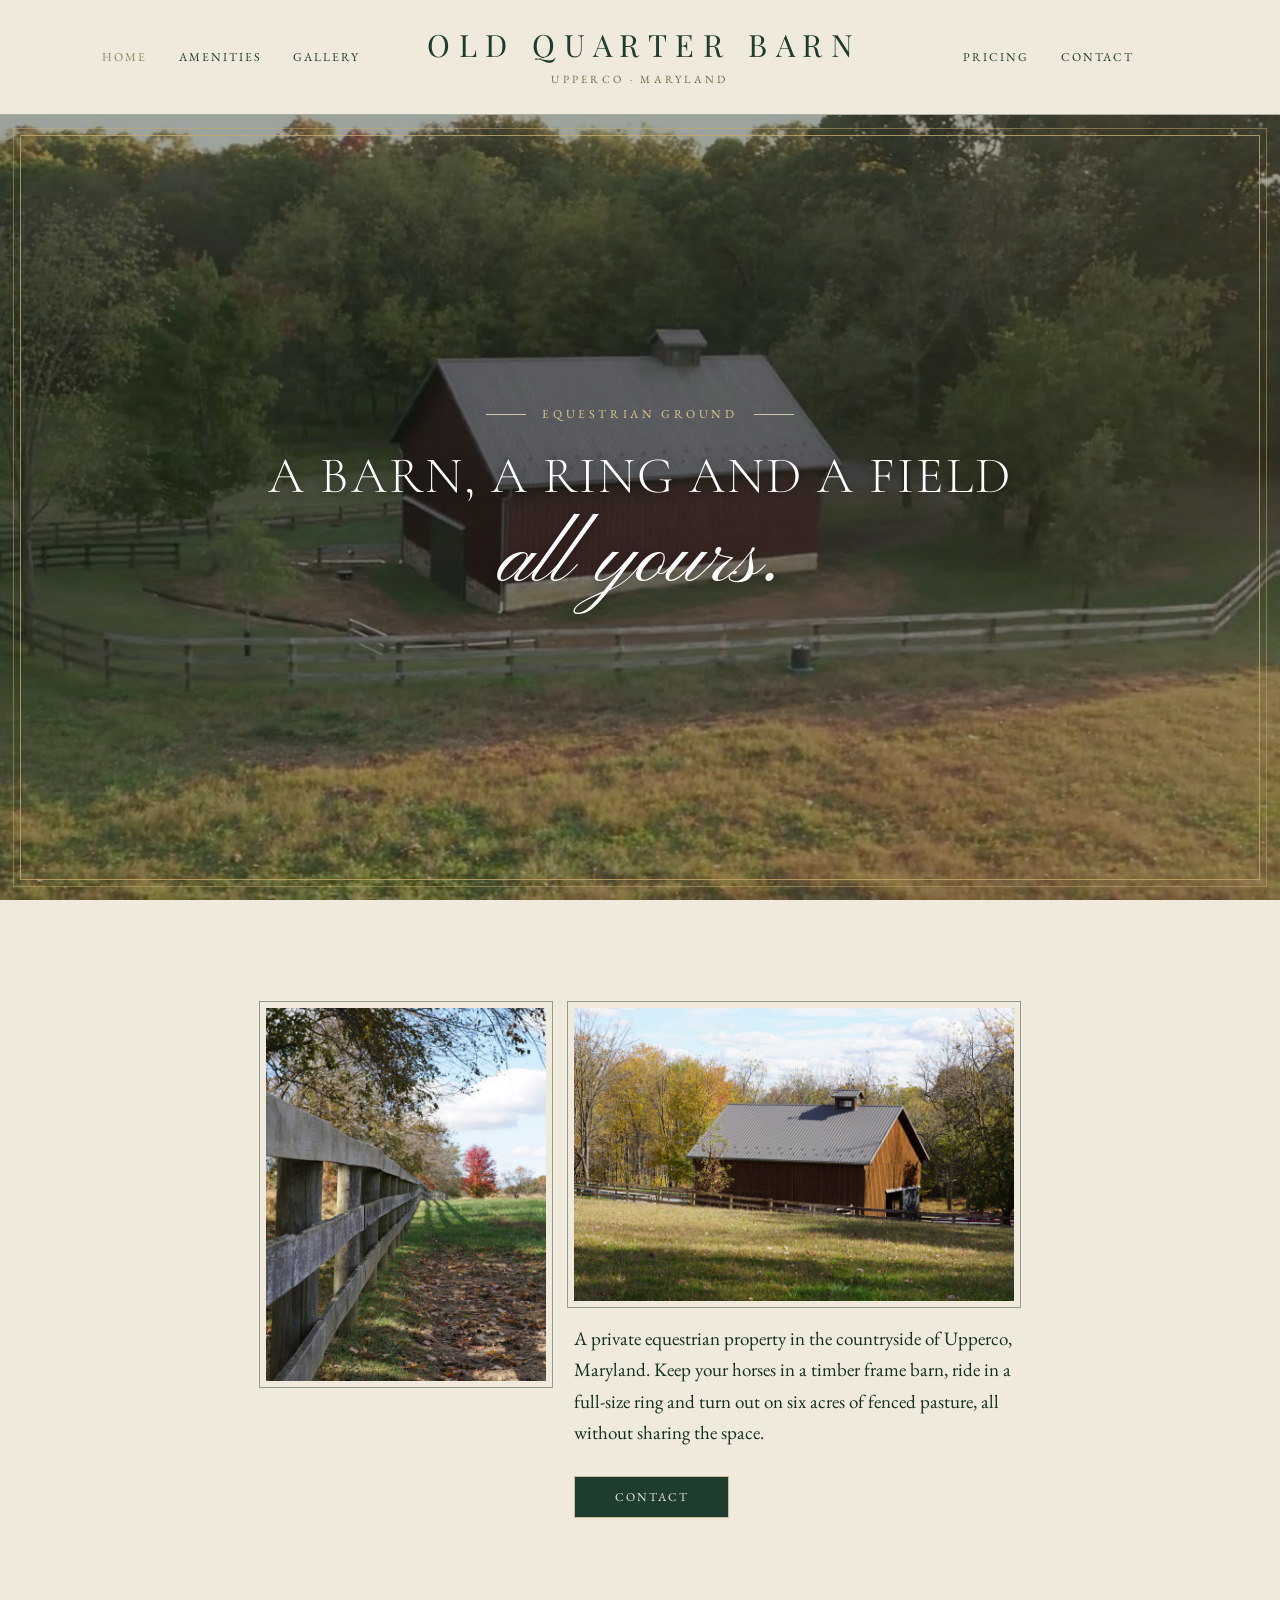
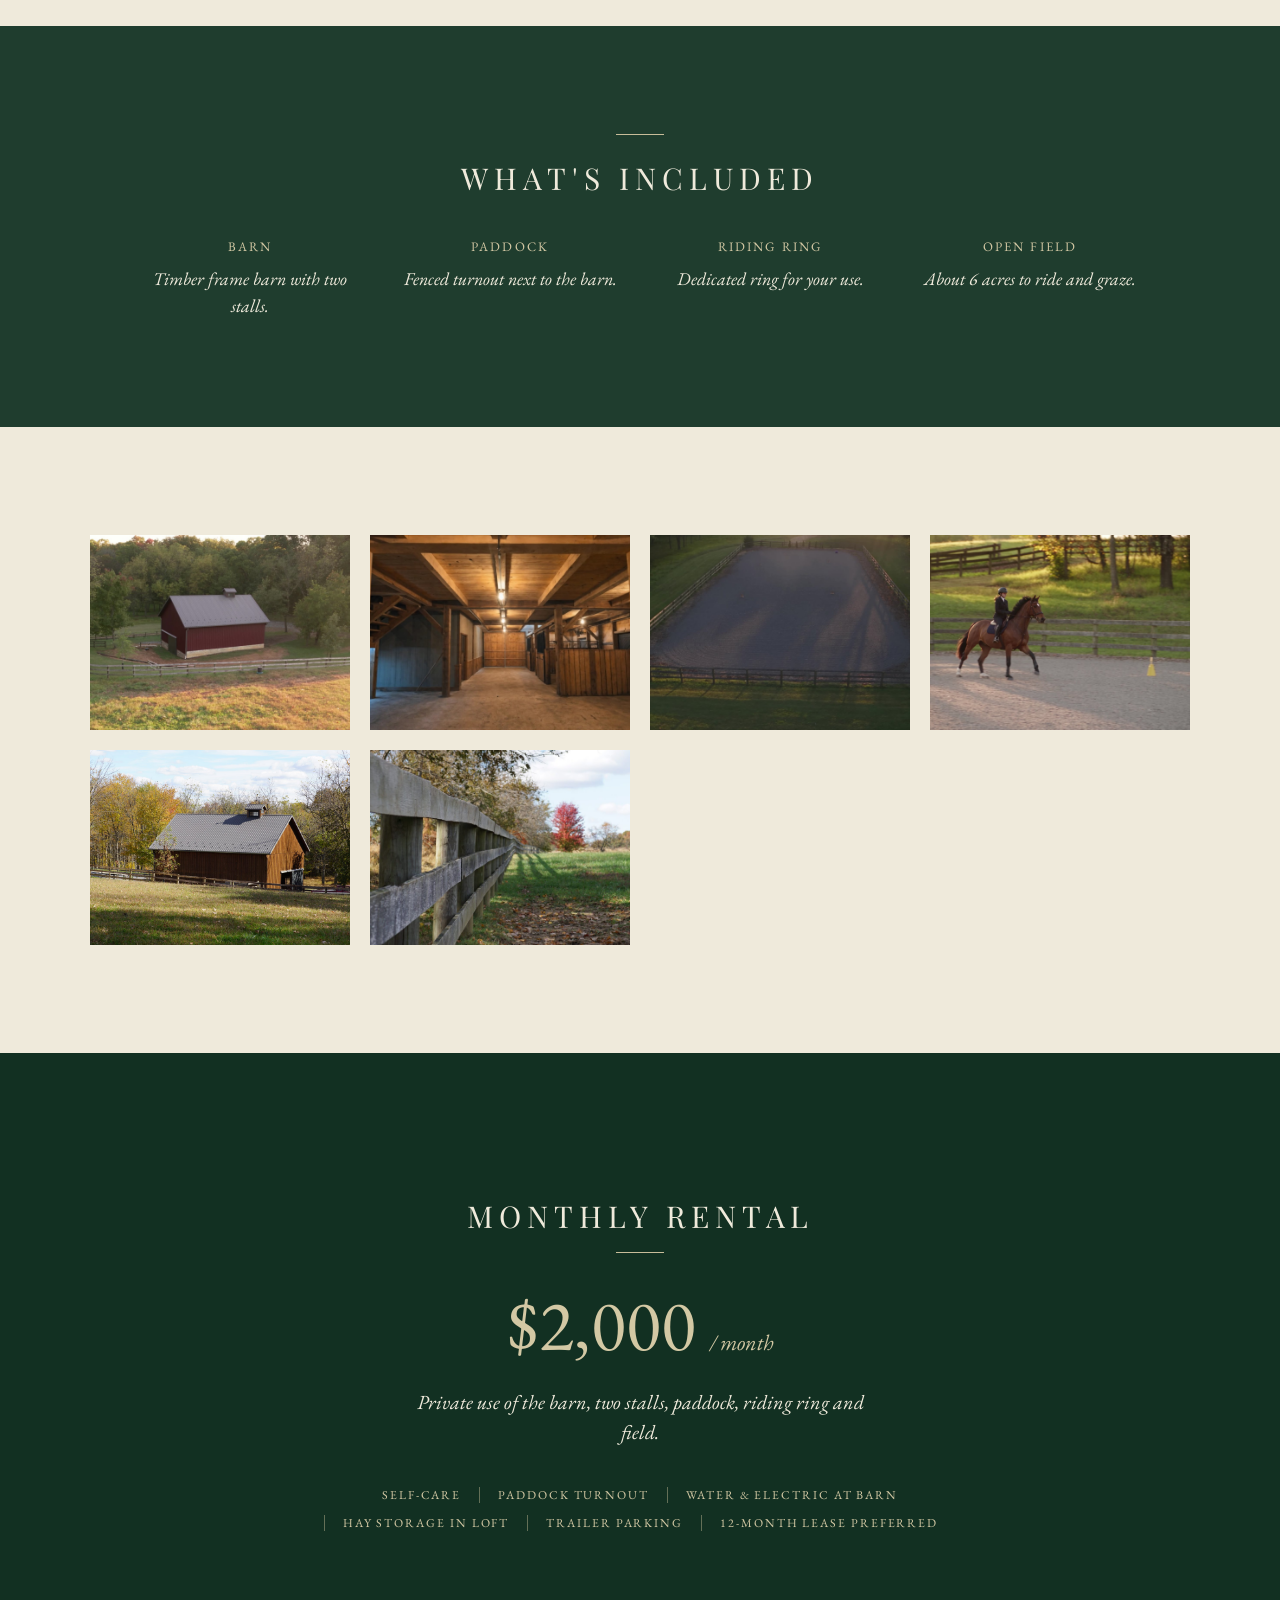
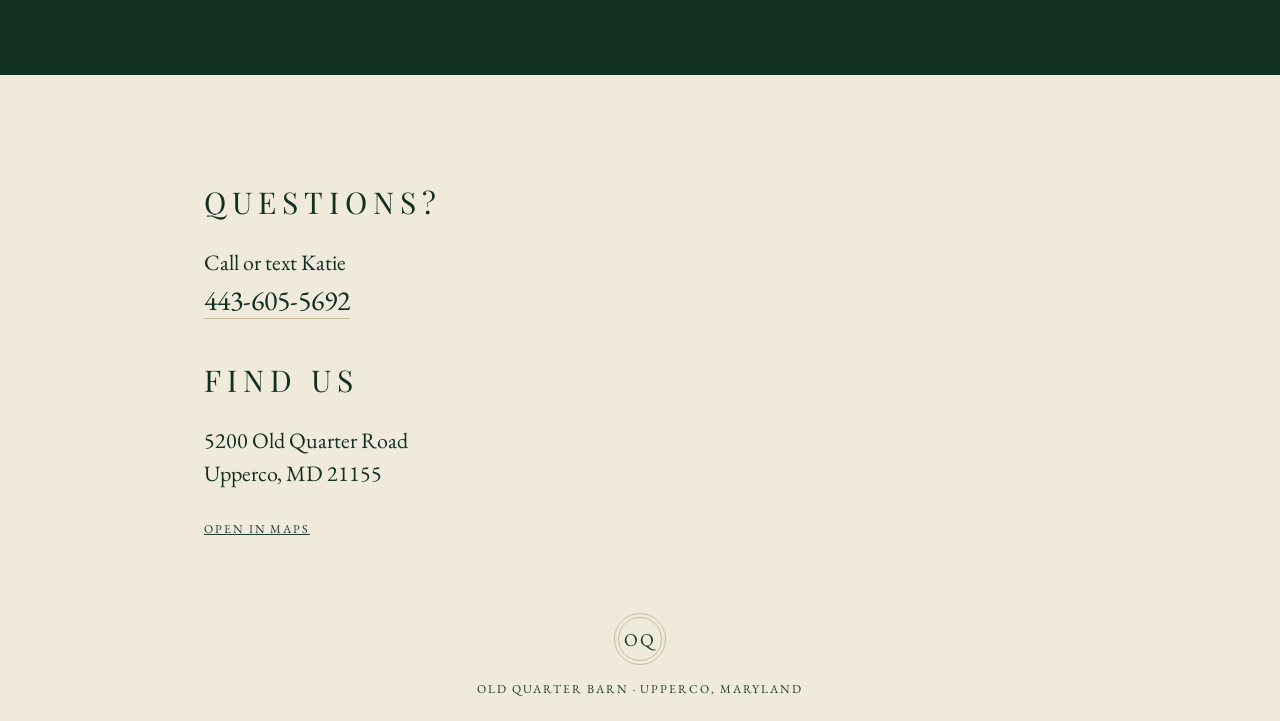
==== commit 6ad396d5: "Finishing touches: amenity copy, pricing, contact and intro - Stop amenity photos from auto-advancin" ====
--- a/index.html
+++ b/index.html
@@ -11,22 +11,23 @@
 <section class="intro">
 <img class="a" src="media/fence.jpg" alt="Fence line and field">
 <div style="width:min(440px,100%)"><img class="b" src="media/barn.jpg" alt="Barn exterior">
-<p>Rent the whole property by the month: a barn with two stalls, a paddock, a riding ring and an open field, with nobody else on site. Located at 5200 Old Quarter Road in Upperco, Maryland.</p>
+<p>A private equestrian property in the countryside of Upperco, Maryland. Keep your horses in a timber frame barn, ride in a full-size ring and turn out on six acres of fenced pasture, all without sharing the space.</p>
 <a class="btn" href="#visit">Contact</a></div>
 </section>
 <section class="dark" id="amenities"><div class="rule"></div><h2>What's included</h2>
 <div class="grid4">
-<div><div class="n">Barn</div><div class="t">Covered space with two stalls.</div></div>
+<div><div class="n">Barn</div><div class="t">Timber frame barn with two stalls.</div></div>
 <div><div class="n">Paddock</div><div class="t">Fenced turnout next to the barn.</div></div>
 <div><div class="n">Riding ring</div><div class="t">Dedicated ring for your use.</div></div>
-<div><div class="n">Open field</div><div class="t">Room to ride, graze and park.</div></div></div></section>
+<div><div class="n">Open field</div><div class="t">About 6 acres to ride and graze.</div></div></div></section>
 <section class="gallery" id="gallery"><div>
 <img src="media/aerial.jpg" alt="Barn from above"><img src="media/interior.jpg" alt="Barn interior and stalls"><img src="media/ring.jpg" alt="Riding ring from above">
 <img src="media/rider.jpg" alt="Rider in the ring"><img src="media/barn.jpg" alt="Barn exterior"><img src="media/fence.jpg" alt="Fence line and field"></div></section>
 <section class="dark deep" id="pricing"><h2 style="margin-bottom:16px">Monthly rental</h2><div class="rule"></div>
-<div class="price">$4,000 <small>/ month</small></div>
-<p style="font-style:italic;font-size:20px;margin:0 auto;max-width:480px;line-height:1.5">The whole property: barn, two stalls, paddock, riding ring and field.</p></section>
-<section class="visit" id="visit"><div><h2>Find us</h2><address>5200 Old Quarter Road<br>Upperco, MD 21155</address>
+<div class="price">$2,000 <small>/ month</small></div>
+<p style="font-style:italic;font-size:20px;margin:0 auto;max-width:480px;line-height:1.5">Private use of the barn, two stalls, paddock, riding ring and field.</p>
+<ul class="details"><li>Self-care</li><li>Paddock turnout</li><li>Water &amp; electric at barn</li><li>Hay storage in loft</li><li>Trailer parking</li><li>12-month lease preferred</li></ul></section>
+<section class="visit" id="visit"><div><h2>Questions?</h2><p class="call">Call or text Katie<br><a href="tel:+14436055692">443-605-5692</a></p><h2>Find us</h2><address>5200 Old Quarter Road<br>Upperco, MD 21155</address>
 <a href="https://www.google.com/maps/search/?api=1&query=5200+Old+Quarter+Road+Upperco+MD+21155" target="_blank" rel="noopener" style="font-size:12px;letter-spacing:.16em;text-transform:uppercase">Open in Maps</a></div>
 <iframe title="Map" loading="lazy" src="https://www.google.com/maps?q=5200+Old+Quarter+Road+Upperco+MD+21155&output=embed"></iframe></section>
 <footer><div class="logo">OQ</div><br>Old Quarter Barn · Upperco, Maryland</footer>
--- a/style.css
+++ b/style.css
@@ -17,7 +17,7 @@
 .intro{padding:12vh 5vw;display:flex;gap:28px;justify-content:center;align-items:flex-start;flex-wrap:wrap}
 .intro img{display:block;outline:1px solid rgba(31,61,46,.45);outline-offset:6px;object-fit:cover}
 .intro .a{width:min(280px,100%);aspect-ratio:3/4}.intro .b{width:100%;aspect-ratio:3/2;margin-bottom:22px}
-.intro p{font-size:17px;line-height:1.6;text-align:justify;margin:0 0 24px}
+.intro p{font-size:19px;line-height:1.65;margin:0 0 28px}
 .btn{display:inline-block;border:1px solid #c8bd9a;padding:12px 40px;font-size:12px;letter-spacing:.16em;text-transform:uppercase;text-decoration:none;background:#1f3d2e;color:#efeadb}
 .btn:hover{background:#123022;color:#efeadb}
 h2{font:400 clamp(20px,2.4vw,30px)/1.3 'Playfair Display',serif;text-transform:uppercase;letter-spacing:.2em;margin:0 0 24px}
@@ -29,8 +29,11 @@
 .gallery{padding:12vh 5vw}.gallery div{display:grid;grid-template-columns:repeat(auto-fit,minmax(240px,1fr));gap:20px;max-width:1100px;margin:0 auto}
 .gallery img{width:100%;aspect-ratio:4/3;object-fit:cover;display:block;cursor:zoom-in}
 .price{font-size:clamp(40px,6vw,72px);font-weight:300;margin-bottom:16px;color:#d3c8a4}.price small{font-size:22px;font-style:italic}
+.details{list-style:none;padding:0;margin:40px auto 0;max-width:720px;display:flex;flex-wrap:wrap;justify-content:center;gap:12px 0;font-size:12px;letter-spacing:.16em;text-transform:uppercase;color:#d3c8a4}
+.details li{padding:0 18px;border-left:1px solid rgba(200,189,154,.45)}.details li:first-child{border-left:0}
 .visit{padding:12vh 5vw;display:grid;grid-template-columns:repeat(auto-fit,minmax(300px,1fr));gap:48px;max-width:1000px;margin:0 auto}
 address{font-style:normal;font-size:22px;line-height:1.5;margin-bottom:24px}
+.call{font-size:22px;line-height:1.5;margin:0 0 40px}.call a{font-size:28px;text-decoration:none;color:inherit;border-bottom:1px solid #c8bd9a}
 .visit iframe{width:100%;min-height:300px;height:100%;border:0}
 footer{padding:32px 5vw;text-align:center;font-size:12px;letter-spacing:.16em;text-transform:uppercase;color:#1f3d2e}
 .logo{display:inline-flex;align-items:center;justify-content:center;width:44px;height:44px;border:1px solid #c8bd9a;border-radius:50%;outline:1px solid #c8bd9a;outline-offset:3px;font-size:18px;margin-bottom:20px}
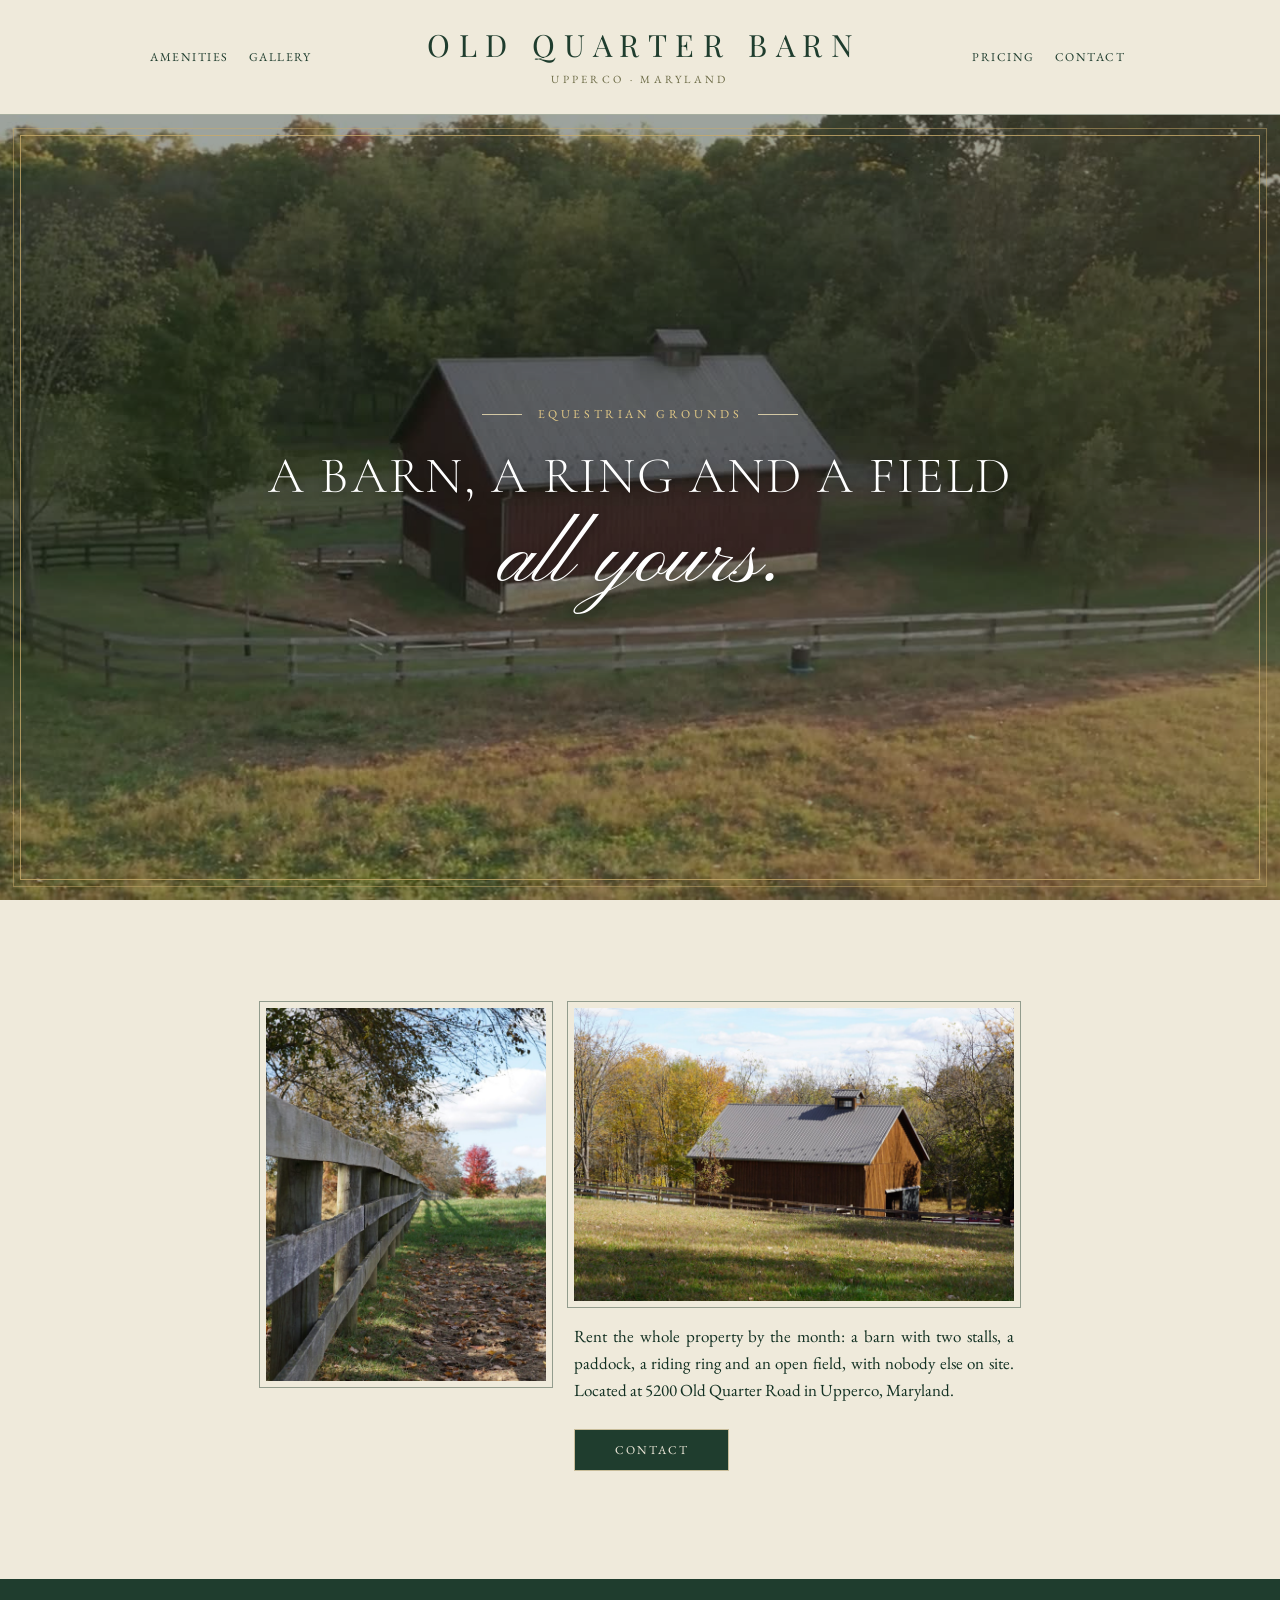
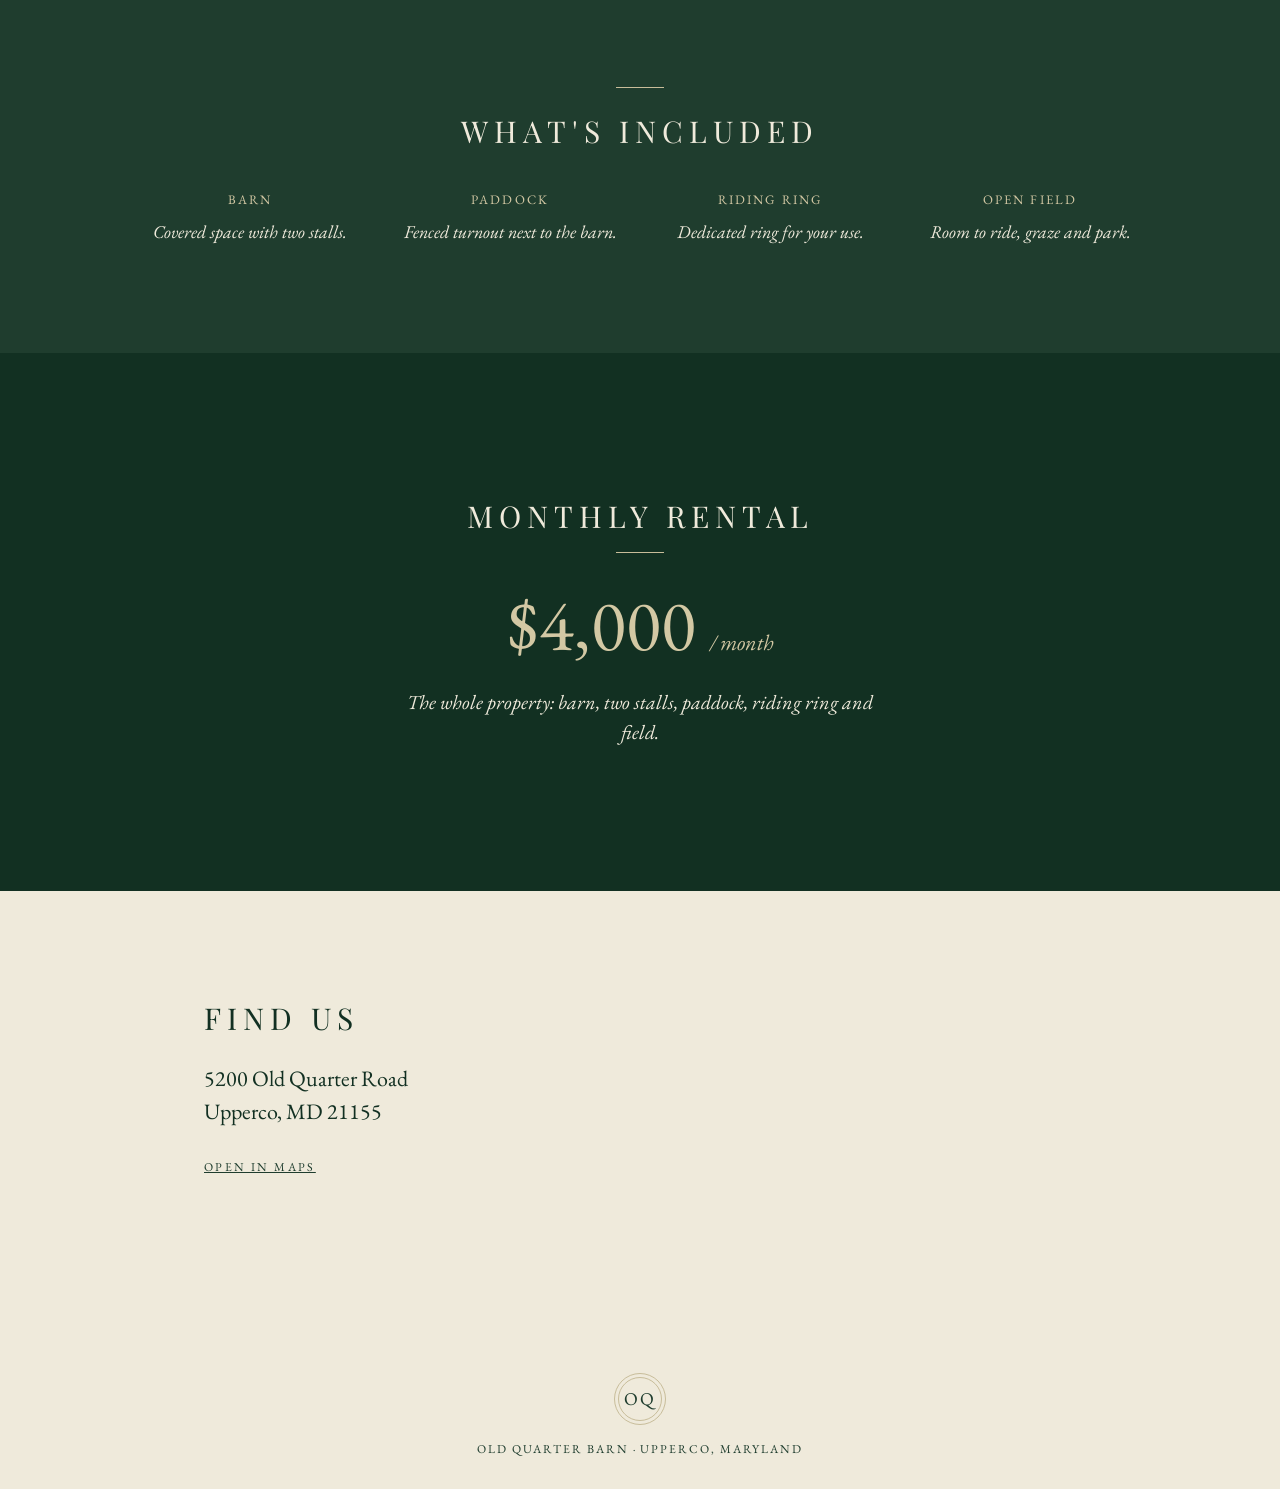
==== commit 8f602c8e: "Add files via upload" ====
--- a/index.html
+++ b/index.html
@@ -1,35 +1,30 @@
-<!DOCTYPE html><html lang=en><head><title>Old Quarter Barn · Upperco, Maryland</title><meta charset="utf-8"><meta name="viewport" content="width=device-width, initial-scale=1"><link rel="preconnect" href="https://fonts.googleapis.com"><link href="https://fonts.googleapis.com/css2?family=Pinyon+Script&family=Playfair+Display:wght@400;500&family=EB+Garamond:ital,wght@0,400;1,400&family=Cormorant+Garamond:ital,wght@0,300;0,400&display=swap" rel="stylesheet"><link rel="stylesheet" href="style.css"></head><body>
-<header><nav><a href="index.html" class="cur">Home</a><a href="amenities.html" class="">Amenities</a><a href="index.html#gallery">Gallery</a></nav>
-<div class="brand"><b>Old Quarter Barn</b><span>Upperco &middot; Maryland</span></div>
-<nav><a href="index.html#pricing">Pricing</a><a href="index.html#visit">Contact</a></nav></header>
+<!DOCTYPE html><html lang="en"><head><meta charset="utf-8"><meta name="viewport" content="width=device-width, initial-scale=1"><title>Old Quarter Barn · Old Quarter Barn</title><link rel="preconnect" href="https://fonts.googleapis.com"><link href="https://fonts.googleapis.com/css2?family=Pinyon+Script&family=Playfair+Display:wght@400;500&family=EB+Garamond:ital,wght@0,400;1,400&family=Cormorant+Garamond:ital,wght@0,300;0,400&display=swap" rel="stylesheet"><link rel="stylesheet" href="style.css"></head><body><header><nav><a href="amenities.html">Amenities</a><a href="gallery.html">Gallery</a></nav>
+<a class="brand" href="index.html"><b>Old Quarter Barn</b><span>Upperco &middot; Maryland</span></a>
+<nav><a href="pricing.html">Pricing</a><a href="contact.html">Contact</a></nav></header>
 <section class="hero">
 <video src="media/hero.mp4" poster="media/poster.jpg" autoplay muted loop playsinline preload="auto"></video>
 <div class="shade"></div><div class="frame"></div>
-<div class="eyebrow"><i></i>Equestrian Ground<i></i></div>
+<div class="eyebrow"><i></i>Equestrian Grounds<i></i></div>
 <h1>A barn, a ring and a field<em>all yours.</em></h1>
 </section>
 <section class="intro">
 <img class="a" src="media/fence.jpg" alt="Fence line and field">
 <div style="width:min(440px,100%)"><img class="b" src="media/barn.jpg" alt="Barn exterior">
-<p>A private equestrian property in the countryside of Upperco, Maryland. Keep your horses in a timber frame barn, ride in a full-size ring and turn out on six acres of fenced pasture, all without sharing the space.</p>
-<a class="btn" href="#visit">Contact</a></div>
+<p>Rent the whole property by the month: a barn with two stalls, a paddock, a riding ring and an open field, with nobody else on site. Located at 5200 Old Quarter Road in Upperco, Maryland.</p>
+<a class="btn" href="contact.html">Contact</a></div>
 </section>
 <section class="dark" id="amenities"><div class="rule"></div><h2>What's included</h2>
 <div class="grid4">
-<div><div class="n">Barn</div><div class="t">Timber frame barn with two stalls.</div></div>
+<div><div class="n">Barn</div><div class="t">Covered space with two stalls.</div></div>
 <div><div class="n">Paddock</div><div class="t">Fenced turnout next to the barn.</div></div>
 <div><div class="n">Riding ring</div><div class="t">Dedicated ring for your use.</div></div>
-<div><div class="n">Open field</div><div class="t">About 6 acres to ride and graze.</div></div></div></section>
-<section class="gallery" id="gallery"><div>
-<img src="media/aerial.jpg" alt="Barn from above"><img src="media/interior.jpg" alt="Barn interior and stalls"><img src="media/ring.jpg" alt="Riding ring from above">
-<img src="media/rider.jpg" alt="Rider in the ring"><img src="media/barn.jpg" alt="Barn exterior"><img src="media/fence.jpg" alt="Fence line and field"></div></section>
+<div><div class="n">Open field</div><div class="t">Room to ride, graze and park.</div></div></div></section>
 <section class="dark deep" id="pricing"><h2 style="margin-bottom:16px">Monthly rental</h2><div class="rule"></div>
-<div class="price">$2,000 <small>/ month</small></div>
-<p style="font-style:italic;font-size:20px;margin:0 auto;max-width:480px;line-height:1.5">Private use of the barn, two stalls, paddock, riding ring and field.</p>
-<ul class="details"><li>Self-care</li><li>Paddock turnout</li><li>Water &amp; electric at barn</li><li>Hay storage in loft</li><li>Trailer parking</li><li>12-month lease preferred</li></ul></section>
-<section class="visit" id="visit"><div><h2>Questions?</h2><p class="call">Call or text Katie<br><a href="tel:+14436055692">443-605-5692</a></p><h2>Find us</h2><address>5200 Old Quarter Road<br>Upperco, MD 21155</address>
-<a href="https://www.google.com/maps/search/?api=1&query=5200+Old+Quarter+Road+Upperco+MD+21155" target="_blank" rel="noopener" style="font-size:12px;letter-spacing:.16em;text-transform:uppercase">Open in Maps</a></div>
-<iframe title="Map" loading="lazy" src="https://www.google.com/maps?q=5200+Old+Quarter+Road+Upperco+MD+21155&output=embed"></iframe></section>
+<div class="price">$4,000 <small>/ month</small></div>
+<p style="font-style:italic;font-size:20px;margin:0 auto;max-width:480px;line-height:1.5">The whole property: barn, two stalls, paddock, riding ring and field.</p></section>
+<section class="visit" id="visit"><div><h2>Find us</h2><address>5200 Old Quarter Road<br>Upperco, MD 21155</address>
+<a href="https://www.google.com/maps/search/?api=1&query=39.562497,-76.824866" target="_blank" rel="noopener" class="sm">Open in Maps</a></div>
+<iframe title="Map" loading="lazy" src="https://maps.google.com/maps?q=39.562497,-76.824866&z=15&output=embed"></iframe></section>
 <footer><div class="logo">OQ</div><br>Old Quarter Barn · Upperco, Maryland</footer>
 <script>function hh(){var e=document.querySelector('header');document.documentElement.style.setProperty('--hh',e.offsetHeight+'px')}hh();addEventListener('resize',hh);addEventListener('load',hh);var v=document.querySelector('video');v.muted=true;var p=v.play();if(p)p.catch(function(){document.addEventListener('click',function(){v.play()},{once:true})});</script>
-</body></html>
+</body></html>
--- a/style.css
+++ b/style.css
@@ -1,65 +1,92 @@
 *{box-sizing:border-box}
-body{margin:0;background:#efeadb;font-family:'EB Garamond',serif;color:#123022;font-size:19px}
-a{color:#1f3d2e}a:hover{color:#123022}html{scroll-behavior:smooth}
-header{display:grid;grid-template-columns:minmax(0,1fr) auto minmax(0,1fr);align-items:center;gap:20px;padding:28px 5vw;border-bottom:1px solid rgba(31,61,46,.35);color:#1f3d2e}
-nav{display:flex;gap:clamp(12px,2.5vw,48px);flex-wrap:wrap;justify-content:center;font-size:12px;letter-spacing:.16em;text-transform:uppercase}
-nav a{text-decoration:none;color:#1f3d2e}nav a.cur{color:#8a8660}
-.brand{text-align:center}.brand b{display:block;font:400 clamp(16px,2.4vw,34px)/1.1 'Playfair Display',serif;white-space:nowrap;letter-spacing:.28em;text-transform:uppercase;padding-left:.28em}
-.brand span{display:block;font-size:11px;letter-spacing:.3em;text-transform:uppercase;margin-top:10px;color:#6b6a45}
-.hero{position:relative;height:100vh;height:100dvh;min-height:420px;background:#1f3d2e;display:flex;flex-direction:column;align-items:center;justify-content:center;text-align:center;overflow:hidden;color:#fff}
+:root{--hh:112px;--g:#1f3d2e;--dk:#123022;--cream:#efeadb;--tan:#b8a778;--line:#c8bd9a;--mut:#6b6a45}
+body{margin:0;background:var(--cream);font-family:'EB Garamond',serif;color:var(--dk);font-size:19px}
+a{color:var(--g)}a:hover{color:var(--dk)}html{scroll-behavior:smooth}
+.script{font-family:'Pinyon Script',cursive;font-weight:400}
+h2{font:400 clamp(20px,2.4vw,30px)/1.3 'Playfair Display',serif;text-transform:uppercase;letter-spacing:.2em;margin:0 0 24px}
+.rule{width:48px;height:1px;background:var(--line);margin:0 auto 24px}.rule.l{margin:0 0 28px}
+/* header */
+header{display:grid;grid-template-columns:minmax(0,1fr) auto minmax(0,1fr);align-items:center;gap:20px;padding:28px 5vw;border-bottom:1px solid rgba(31,61,46,.35);color:var(--g)}
+nav{display:flex;gap:clamp(10px,1.6vw,36px);flex-wrap:nowrap;white-space:nowrap;justify-content:center;font-size:12px;letter-spacing:.12em;text-transform:uppercase}
+nav a{text-decoration:none;color:var(--g)}nav a.cur{color:#8a8660}
+.brand{display:block;text-decoration:none;color:inherit;text-align:center}
+.brand b{display:block;font:400 clamp(16px,2.4vw,34px)/1.1 'Playfair Display',serif;white-space:nowrap;letter-spacing:.28em;text-transform:uppercase;padding-left:.28em}
+.brand span{display:block;font-size:11px;letter-spacing:.3em;text-transform:uppercase;margin-top:10px;color:var(--mut)}
+@media(max-width:700px){header{grid-template-columns:1fr;gap:14px;padding:20px 5vw}.brand{order:-1}}
+/* buttons */
+.btn{display:inline-block;border:1px solid var(--line);padding:12px 40px;font-size:12px;letter-spacing:.16em;text-transform:uppercase;text-decoration:none;background:var(--g);color:var(--cream);cursor:pointer;font-family:inherit}
+.btn:hover{background:var(--dk);color:var(--cream)}.btn.ghost{background:none}.btn.ghost:hover{background:var(--g)}
+.btn.solid{border:0;padding:14px 44px;letter-spacing:.2em;align-self:flex-start}
+.sm{font-size:12px;letter-spacing:.2em;text-transform:uppercase}
+/* home */
+.hero{position:relative;height:calc(100vh - var(--hh));height:calc(100dvh - var(--hh));min-height:420px;background:var(--g);display:flex;flex-direction:column;align-items:center;justify-content:center;text-align:center;overflow:hidden;color:#fff}
 .hero video{position:absolute;inset:0;width:100%;height:100%;object-fit:cover}
 .hero .shade{position:absolute;inset:0;background:rgba(10,26,18,.4)}
 .hero .frame{position:absolute;inset:20px;border:1px solid rgba(201,170,107,.8);outline:1px solid rgba(201,170,107,.5);outline-offset:6px;pointer-events:none}
-.eyebrow{position:relative;display:flex;align-items:center;gap:16px;font-size:12px;letter-spacing:.3em;text-transform:uppercase;color:#e2c987;margin-bottom:28px}
-.eyebrow i{width:40px;height:1px;background:#d3c8a4}
+.eyebrow{position:relative;display:flex;align-items:center;gap:16px;font-size:12px;letter-spacing:.3em;text-transform:uppercase;color:#e2c987;margin-bottom:28px}.eyebrow i{width:40px;height:1px;background:#d3c8a4}
 .hero h1{position:relative;margin:0;padding:0 5vw;max-width:1000px;font:300 clamp(28px,4vw,54px)/1.05 'Cormorant Garamond',serif;letter-spacing:.04em;text-transform:uppercase;text-shadow:0 2px 12px rgba(0,0,0,.4)}
 .hero h1 em{display:block;font:400 1.7em/1.1 'Pinyon Script',cursive;text-transform:none;letter-spacing:0;margin-top:.1em}
 .intro{padding:12vh 5vw;display:flex;gap:28px;justify-content:center;align-items:flex-start;flex-wrap:wrap}
 .intro img{display:block;outline:1px solid rgba(31,61,46,.45);outline-offset:6px;object-fit:cover}
 .intro .a{width:min(280px,100%);aspect-ratio:3/4}.intro .b{width:100%;aspect-ratio:3/2;margin-bottom:22px}
-.intro p{font-size:19px;line-height:1.65;margin:0 0 28px}
-.btn{display:inline-block;border:1px solid #c8bd9a;padding:12px 40px;font-size:12px;letter-spacing:.16em;text-transform:uppercase;text-decoration:none;background:#1f3d2e;color:#efeadb}
-.btn:hover{background:#123022;color:#efeadb}
-h2{font:400 clamp(20px,2.4vw,30px)/1.3 'Playfair Display',serif;text-transform:uppercase;letter-spacing:.2em;margin:0 0 24px}
-.rule{width:48px;height:1px;background:#c8bd9a;margin:0 auto 24px}
-.dark{padding:12vh 5vw;text-align:center;background:#1f3d2e;color:#efeadb}
-.dark.deep{background:#123022;padding:16vh 5vw}
+.intro p{font-size:17px;line-height:1.6;text-align:justify;margin:0 0 24px}
+.dark{padding:12vh 5vw;text-align:center;background:var(--g);color:var(--cream)}.dark.deep{background:var(--dk);padding:16vh 5vw}
 .grid4{display:grid;grid-template-columns:repeat(auto-fit,minmax(200px,1fr));gap:40px;max-width:1000px;margin:40px auto 0}
 .grid4 .n{font-size:13px;letter-spacing:.16em;text-transform:uppercase;margin-bottom:10px;color:#d3c8a4}.grid4 .t{font-size:18px;line-height:1.5;font-style:italic}
-.gallery{padding:12vh 5vw}.gallery div{display:grid;grid-template-columns:repeat(auto-fit,minmax(240px,1fr));gap:20px;max-width:1100px;margin:0 auto}
-.gallery img{width:100%;aspect-ratio:4/3;object-fit:cover;display:block;cursor:zoom-in}
 .price{font-size:clamp(40px,6vw,72px);font-weight:300;margin-bottom:16px;color:#d3c8a4}.price small{font-size:22px;font-style:italic}
-.details{list-style:none;padding:0;margin:40px auto 0;max-width:720px;display:flex;flex-wrap:wrap;justify-content:center;gap:12px 0;font-size:12px;letter-spacing:.16em;text-transform:uppercase;color:#d3c8a4}
-.details li{padding:0 18px;border-left:1px solid rgba(200,189,154,.45)}.details li:first-child{border-left:0}
-.visit{padding:12vh 5vw;display:grid;grid-template-columns:repeat(auto-fit,minmax(300px,1fr));gap:48px;max-width:1000px;margin:0 auto}
+.visit{padding:12vh 5vw 6vh;display:grid;grid-template-columns:repeat(auto-fit,minmax(300px,1fr));gap:48px;max-width:1000px;margin:0 auto}
 address{font-style:normal;font-size:22px;line-height:1.5;margin-bottom:24px}
-.call{font-size:22px;line-height:1.5;margin:0 0 40px}.call a{font-size:28px;text-decoration:none;color:inherit;border-bottom:1px solid #c8bd9a}
 .visit iframe{width:100%;min-height:300px;height:100%;border:0}
-footer{padding:32px 5vw;text-align:center;font-size:12px;letter-spacing:.16em;text-transform:uppercase;color:#1f3d2e}
-.logo{display:inline-flex;align-items:center;justify-content:center;width:44px;height:44px;border:1px solid #c8bd9a;border-radius:50%;outline:1px solid #c8bd9a;outline-offset:3px;font-size:18px;margin-bottom:20px}
+footer{padding:24px 5vw 32px;text-align:center;font-size:12px;letter-spacing:.16em;text-transform:uppercase;color:var(--g)}footer.bt{border-top:1px solid rgba(31,61,46,.35)}
+.logo{display:inline-flex;align-items:center;justify-content:center;width:44px;height:44px;border:1px solid var(--line);border-radius:50%;outline:1px solid var(--line);outline-offset:3px;font-size:18px;margin-bottom:20px}
+.cta{padding:12vh 5vw;text-align:center;background:var(--dk);color:var(--cream)}.cta .btn{color:var(--cream)}.cta h2{margin-bottom:28px}.cta .rule{margin-bottom:28px}
 /* amenities */
-.pagehead{padding:12vh 5vw 6vh;text-align:center}.pagehead small{display:block;font-size:12px;letter-spacing:.3em;text-transform:uppercase;color:#6b6a45;margin-bottom:20px}
-.pagehead h1{font:400 clamp(28px,4.4vw,56px)/1.15 'Playfair Display',serif;text-transform:uppercase;letter-spacing:.28em;padding-left:.28em;margin:0 0 24px}
-.pagehead p{max-width:520px;margin:0 auto;font-size:20px;line-height:1.55;font-style:italic}
-.list{padding:0 5vw 14vh;max-width:1000px;margin:0 auto;border-top:1px solid rgba(31,61,46,.35)}
-.list button{all:unset;box-sizing:border-box;width:100%;display:flex;align-items:center;gap:24px;padding:32px 0;cursor:pointer;border-bottom:1px solid rgba(31,61,46,.35);transition:padding .2s}
-.list button:hover{padding-left:12px}.list .num{font-size:12px;letter-spacing:.3em;color:#6b6a45;width:32px}
-.list .nm{flex:1;font:400 clamp(18px,2.2vw,28px) 'Playfair Display',serif;letter-spacing:.2em;text-transform:uppercase}.list .v{font-size:12px;letter-spacing:.2em;text-transform:uppercase;color:#6b6a45}
-#ov{position:fixed;inset:0;z-index:100;opacity:0;visibility:hidden;transform:scale(1.04);transition:opacity .6s,transform .7s cubic-bezier(.2,.7,.2,1),visibility .6s;background:#123022;color:#efeadb;display:grid;grid-template-columns:minmax(0,1.3fr) minmax(0,1fr);overflow:auto}
-#ov.open{opacity:1;visibility:visible;transform:none}
-.pic{position:relative;min-height:100vh;background:#1f3d2e}.pic img{position:absolute;inset:88px 24px 24px;width:calc(100% - 48px);height:calc(100% - 112px);object-fit:cover;border:1px solid rgba(200,189,154,.6)}
-.arr{position:absolute;top:50%;width:48px;height:48px;margin-top:-24px;border:1px solid #c8bd9a;border-radius:50%;background:#123022;color:#efeadb;font-size:22px;cursor:pointer;display:flex;align-items:center;justify-content:center;padding:0}
-.arr:hover{background:#1f3d2e}.dots{position:absolute;bottom:40px;left:0;right:0;display:flex;justify-content:center;gap:12px}
-.dots i{height:2px;background:#d3c8a4;background-clip:content-box;padding:8px 0;cursor:pointer;transition:width .3s,opacity .3s}
-.txt{padding:96px clamp(24px,4vw,56px) 56px;display:flex;flex-direction:column;justify-content:center}
-.txt h2{font-size:clamp(24px,3vw,38px)}.txt p{font-size:19px;line-height:1.7;margin:0 0 18px}.txt .btn{align-self:flex-start;margin-top:16px;background:none}
-#close{position:fixed;top:24px;right:32px;z-index:101;cursor:pointer;font:inherit;font-size:12px;letter-spacing:.2em;text-transform:uppercase;padding:10px 18px;background:#123022;border:1px solid #c8bd9a;color:#efeadb;display:none}
-#ov.open~#close{display:block}
-@media(max-width:800px){#ov{grid-template-columns:1fr}.pic{min-height:60vh}.arr{left:12px}.arr.r{left:auto;right:12px}}
-@media(max-width:700px){header{grid-template-columns:1fr}}
-
-/* hero fills the screen below the cream bar */
-:root{--hh:112px}
-.hero{height:calc(100vh - var(--hh));height:calc(100dvh - var(--hh))}
-.visit{padding-bottom:6vh}
-footer{padding:24px 5vw}
+.am{display:grid;grid-template-columns:repeat(auto-fit,minmax(340px,1fr));border-top:1px solid rgba(31,61,46,.35);min-height:calc(100vh - 150px)}
+.am-img{min-width:0;display:flex;flex-direction:column;gap:36px;padding:clamp(36px,5vw,72px)}
+.slides{position:relative;flex:1;min-height:340px;background:#d8d2bb;overflow:hidden;border:1px solid var(--g);box-shadow:0 0 0 8px var(--cream),0 0 0 9px var(--g),0 0 0 15px var(--cream),0 0 0 16px #b8a778,0 0 0 17px var(--cream),0 8px 28px 16px rgba(18,48,34,.12)}
+.slide{position:absolute;inset:0;background-size:cover;background-position:center;opacity:0;transition:opacity .8s ease}.slide.on{opacity:1}
+.thumbs{display:grid;grid-template-columns:repeat(4,minmax(0,1fr));gap:12px}
+.th{all:unset;box-sizing:border-box;aspect-ratio:4/3;background-size:cover;background-position:center;border:1px solid rgba(200,189,154,.3);opacity:.55;cursor:pointer}.th.on{opacity:1;border-color:var(--g)}
+.am-txt{min-width:0;padding:clamp(48px,8vh,96px) clamp(24px,5vw,72px);display:flex;flex-direction:column;justify-content:center}
+.am-txt h2.script{font:400 clamp(64px,8vw,120px)/1 'Pinyon Script',cursive;text-transform:none;letter-spacing:0;margin:0 0 20px}
+.am-txt p{font-size:20px;line-height:1.7;margin:0}
+/* banners (pricing/contact) */
+.banner{position:relative;background:var(--dk);color:var(--cream);padding:13vh 5vw 11vh;text-align:center;overflow:hidden}
+.banner .f1{position:absolute;inset:24px;border:1px solid rgba(200,189,154,.7);pointer-events:none}.banner .f2{position:absolute;inset:32px;border:1px solid rgba(200,189,154,.35);pointer-events:none}
+.big{font-size:clamp(72px,11vw,160px);line-height:1;margin:0 0 20px;color:#f3ead0;position:relative}
+.sub{position:relative;display:flex;align-items:center;justify-content:center;gap:18px;font-size:12px;letter-spacing:.34em;text-transform:uppercase;color:#d3c8a4;flex-wrap:wrap}
+.ln{width:clamp(30px,8vw,90px);height:1px;background:var(--line)}.dia{width:7px;height:7px;border:1px solid var(--line);transform:rotate(45deg);display:block;flex:none}.dia.g{border-color:var(--tan)}
+.pcard-wrap{padding:0 5vw 14vh;display:flex;justify-content:center;margin-top:-6vh;position:relative}
+.pcard{position:relative;width:min(820px,100%);background:#f6f1e3;border:1px solid var(--g);box-shadow:0 0 0 8px #f6f1e3,0 0 0 9px var(--g),0 0 0 15px var(--cream),0 0 0 16px var(--tan),0 24px 60px rgba(18,48,34,.22);padding:clamp(40px,7vw,88px) clamp(24px,6vw,72px);text-align:center;margin:17px 0}
+.c{position:absolute;width:28px;height:28px;border:0 solid var(--tan)}.tl{top:14px;left:14px;border-top-width:1px;border-left-width:1px}.tr{top:14px;right:14px;border-top-width:1px;border-right-width:1px}.bl{bottom:14px;left:14px;border-bottom-width:1px;border-left-width:1px}.br{bottom:14px;right:14px;border-bottom-width:1px;border-right-width:1px}
+.lab{font-size:12px;letter-spacing:.34em;text-transform:uppercase;color:var(--mut);margin-bottom:18px}
+.amt{display:flex;justify-content:center;align-items:flex-start;gap:8px;font-family:'Playfair Display',serif;line-height:1}.amt .cur{font-size:clamp(24px,3.4vw,40px);margin-top:.3em}.amt .num{font-size:clamp(72px,12vw,140px);letter-spacing:.02em}
+.per{font-size:clamp(32px,4vw,48px);margin:10px 0 36px;color:var(--g)}
+.orn{display:flex;align-items:center;justify-content:center;gap:16px;margin-bottom:36px}.orn span{width:60px;height:1px;background:var(--tan)}
+.incs{display:grid;grid-template-columns:repeat(auto-fit,minmax(240px,1fr));gap:20px 40px;text-align:left;font-size:20px;line-height:1.45}
+.inc{display:flex;gap:14px;align-items:flex-start}.inc i{width:7px;height:7px;background:var(--tan);transform:rotate(45deg);flex:none;margin-top:.55em}
+/* contact */
+.cgrid{padding:12vh 5vw;max-width:1200px;margin:0 auto;display:grid;grid-template-columns:repeat(auto-fit,minmax(300px,1fr));gap:clamp(40px,6vw,96px);align-items:start}
+.cgrid>div{min-width:0}.cgrid address{font-size:22px;line-height:1.6;margin-bottom:20px}.maps{display:flex;flex-wrap:wrap;gap:12px 32px}
+.mapbox{margin:32px 8px 0;aspect-ratio:16/10;max-width:340px;background:#d8d2bb;border:1px solid var(--g);box-shadow:0 0 0 7px var(--cream),0 0 0 8px var(--g);position:relative;overflow:hidden}
+.mapbox iframe{display:block;width:100%;height:100%;border:0;filter:grayscale(.55) sepia(.45) hue-rotate(35deg) saturate(.75) contrast(.92) brightness(1.03)}
+.tint{position:absolute;inset:0;background:#d8d2bb;mix-blend-mode:multiply;opacity:.45;pointer-events:none}.inset{position:absolute;inset:10px;border:1px solid rgba(31,61,46,.45);pointer-events:none}
+form{display:flex;flex-direction:column;gap:28px}#thanks{padding:40px 0;font-size:22px;line-height:1.6;font-style:italic}
+label{font-size:12px;letter-spacing:.3em;text-transform:uppercase;color:var(--mut)}
+input,textarea{font:inherit;font-size:19px;color:var(--dk);background:transparent;border:0;border-bottom:1px solid var(--g);padding:10px 0;outline:none;width:100%;border-radius:0}
+input:focus,textarea:focus{border-bottom-color:var(--tan);box-shadow:0 1px 0 var(--tan)}
+/* gallery */
+.ghero{position:relative;height:calc(100vh - 100px);min-height:420px;background:var(--g) center/cover;cursor:pointer;display:flex;align-items:center;justify-content:center}
+.gshade{position:absolute;inset:0;background:rgba(14,28,20,.35)}.big.white{color:#fff;text-shadow:0 2px 16px rgba(0,0,0,.4);margin:0}
+.catwrap{padding:28px 5vw 0}.catbox{max-width:960px;margin:0 auto 8vh;border-top:1px solid var(--g);border-bottom:1px solid var(--g);padding:5px 0}
+.catin{border-top:1px solid var(--tan);border-bottom:1px solid var(--tan);padding:16px 12px;display:flex;flex-wrap:wrap;justify-content:center;align-items:center;gap:8px clamp(14px,2.6vw,40px)}
+.sepd{width:6px;height:6px;border:1px solid var(--tan);transform:rotate(45deg)}
+.cat{all:unset;cursor:pointer;font:400 13px 'Playfair Display',serif;letter-spacing:.26em;text-transform:uppercase;color:var(--mut);padding:6px 0 8px;border-bottom:1px solid transparent;white-space:nowrap}.cat:hover{color:var(--dk)}.cat.on{color:var(--dk);border-bottom-color:var(--g)}
+.gtiles{padding:0 5vw 14vh;max-width:1200px;margin:0 auto;display:grid;grid-template-columns:repeat(auto-fill,minmax(220px,1fr));gap:32px}
+.tile{all:unset;cursor:pointer;aspect-ratio:4/3;position:relative;background:#d8d2bb;border:1px solid var(--g);box-shadow:0 0 0 7px var(--cream),0 0 0 8px var(--g)}
+.tile span{position:absolute;inset:0;background-size:cover;background-position:center}
+#lb{position:fixed;inset:0;z-index:100;background:rgba(14,28,20,.88);display:flex;align-items:center;justify-content:center;opacity:0;visibility:hidden;transition:opacity .45s,visibility .45s}#lb.open{opacity:1;visibility:visible}
+#lbimg{width:min(1100px,76vw);height:78vh;background:center/contain no-repeat}
+.lbn{position:fixed;left:clamp(16px,3vw,48px);top:50%;width:56px;height:56px;margin-top:-28px;border-radius:50%;border:1px solid var(--line);outline:1px solid rgba(200,189,154,.4);outline-offset:5px;background:rgba(18,48,34,.55);color:var(--cream);font-size:22px;cursor:pointer;opacity:.8;font-family:inherit}.lbn.r{left:auto;right:clamp(16px,3vw,48px)}.lbn:hover{opacity:1;background:var(--g)}
+#lbc{position:fixed;top:24px;right:32px;width:44px;height:44px;background:none;border:0;color:var(--cream);font-size:34px;font-weight:300;opacity:.6;cursor:pointer}#lbc:hover{opacity:1}
+@media(max-width:700px){#lbimg{width:92vw}.lbn{width:44px;height:44px}}
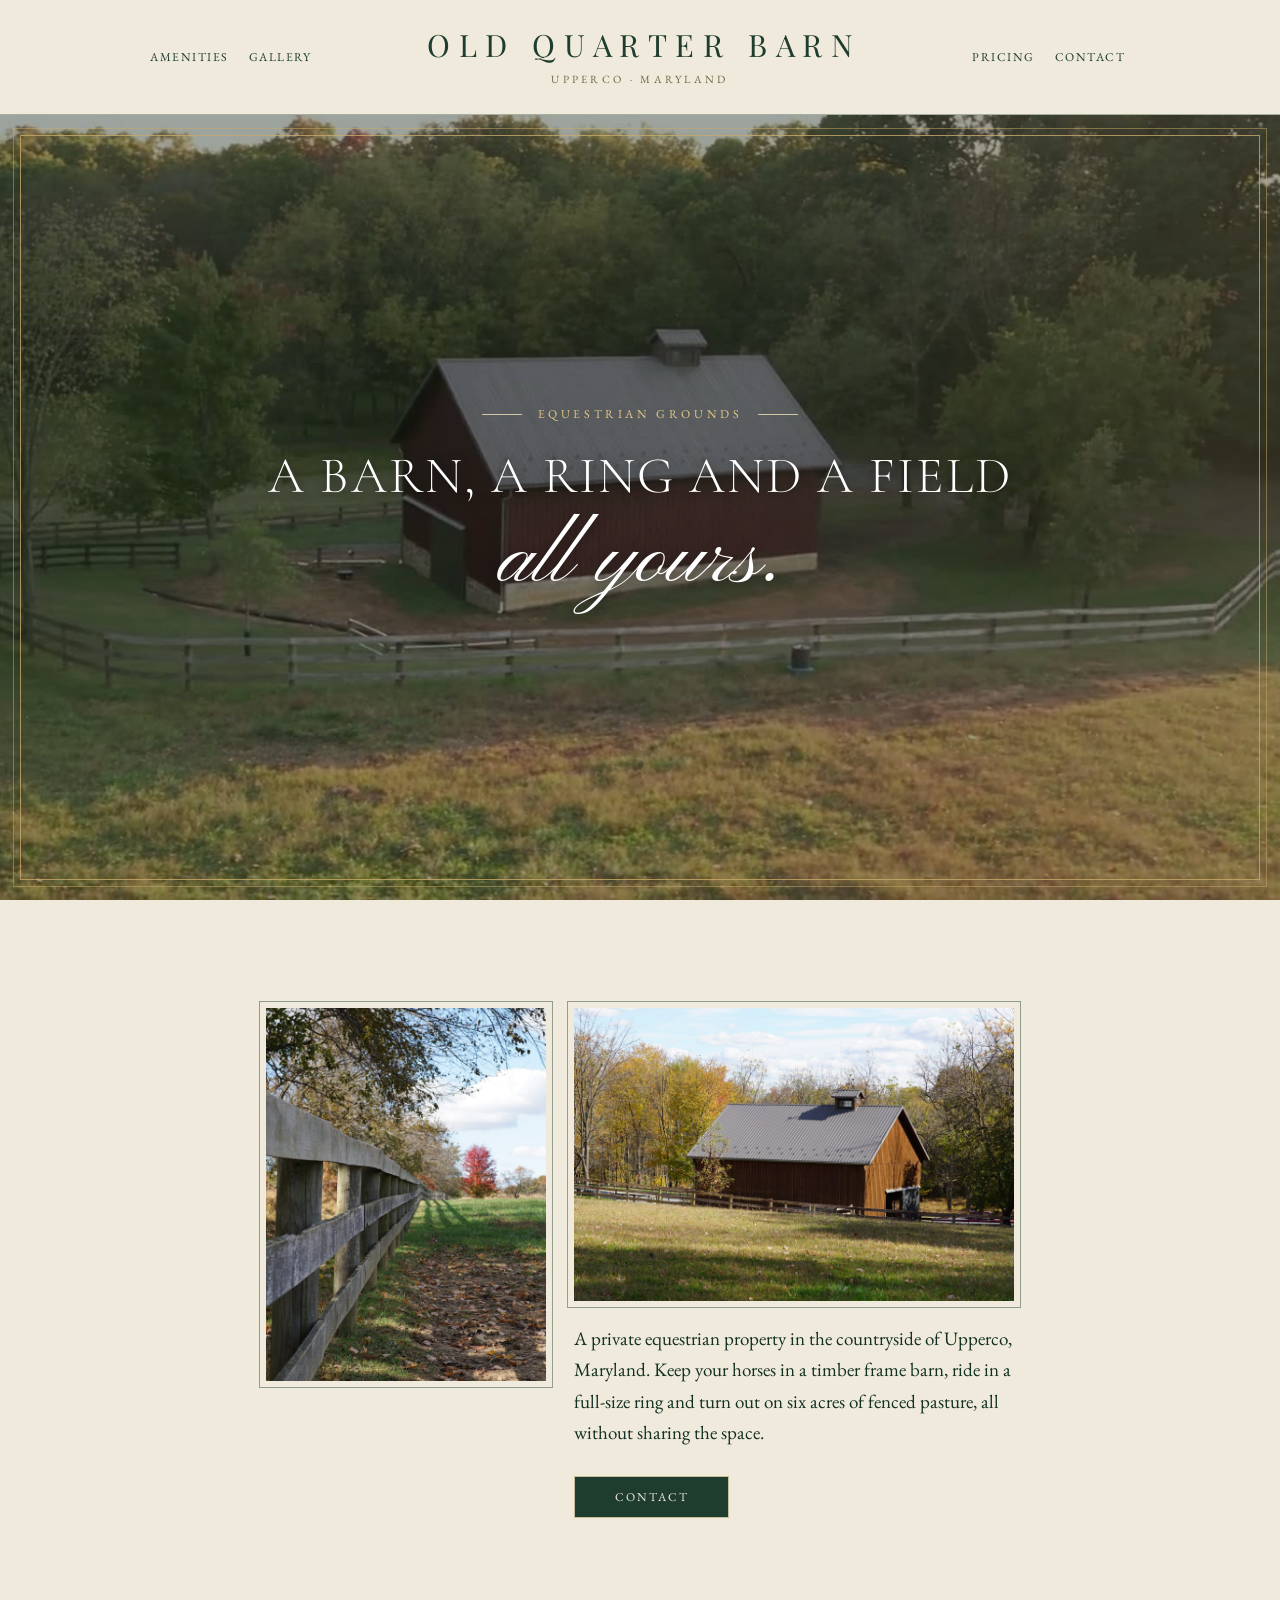
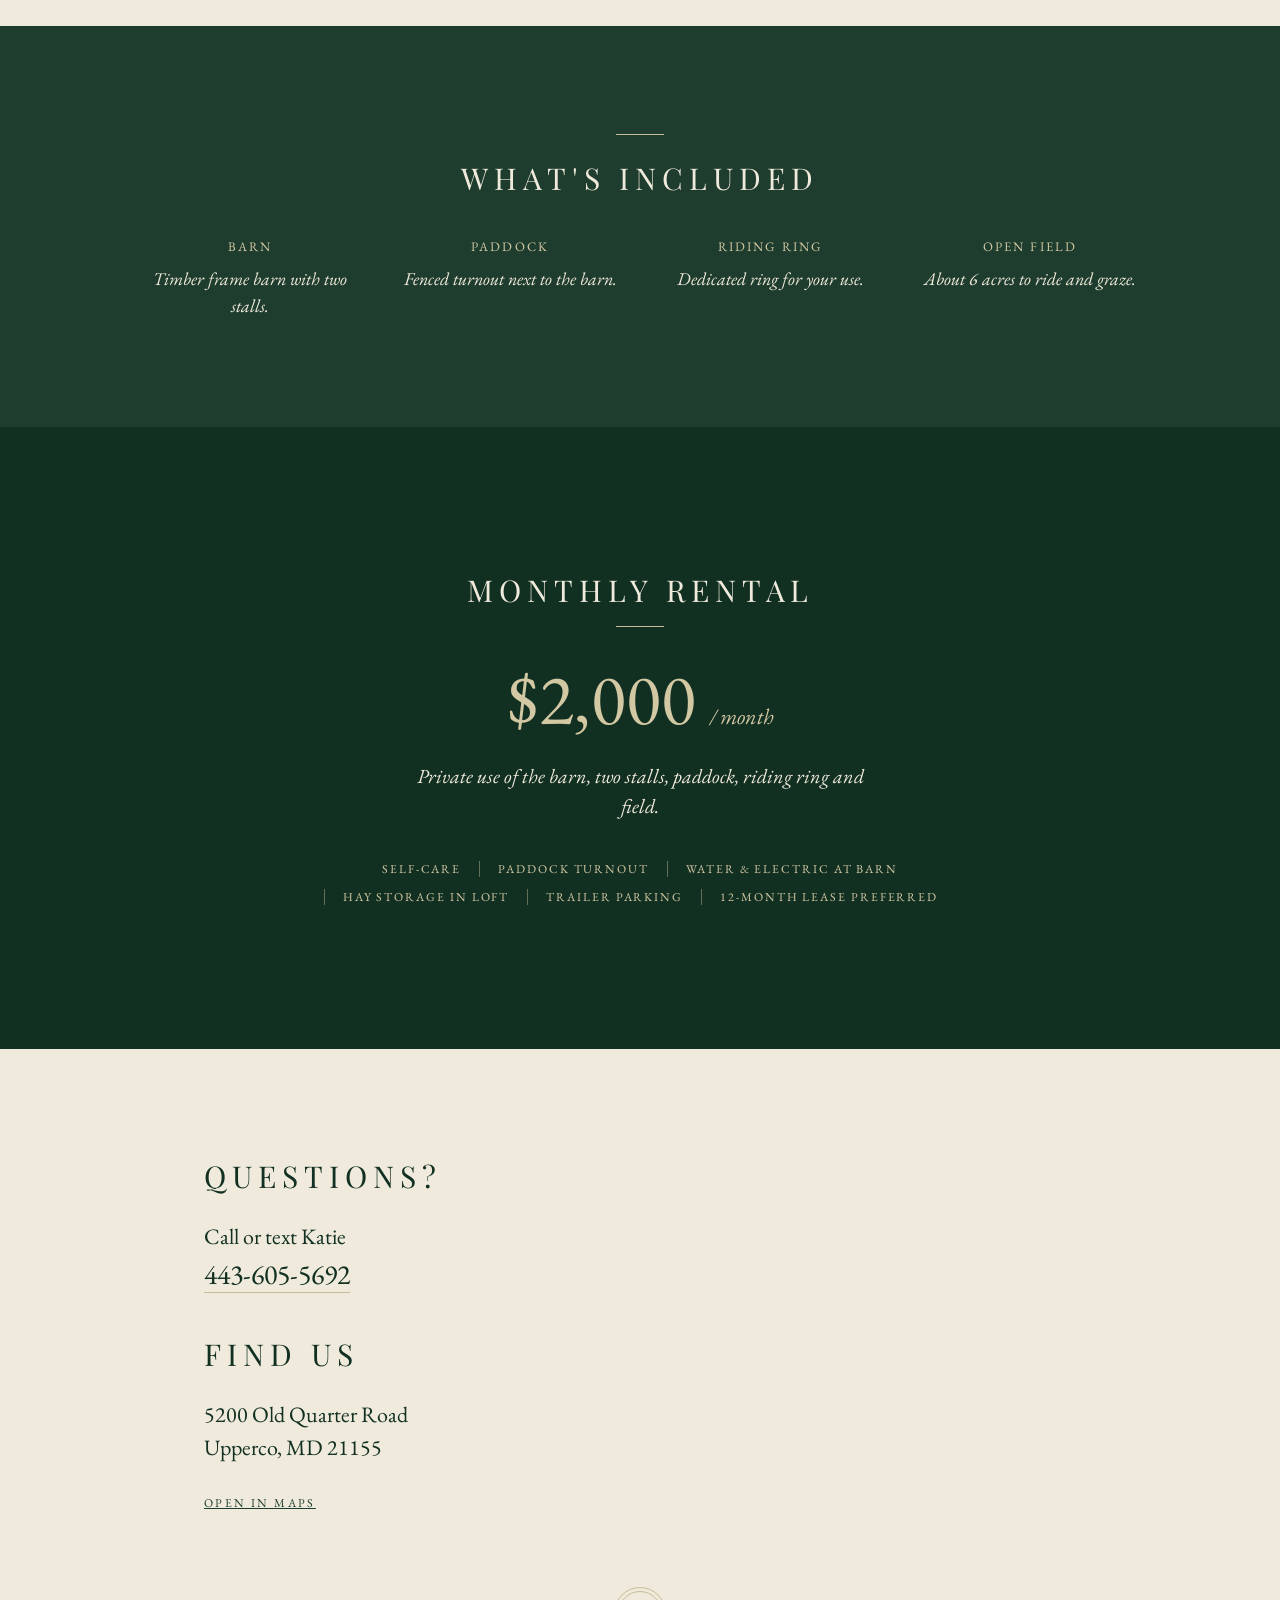
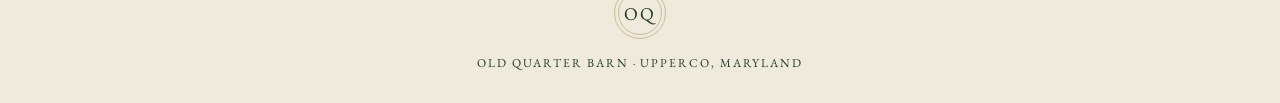
==== commit 42ce11da: "Merge new-site into main, keeping finishing-touches content Takes Ryan's restructure (separate Prici" ====
--- a/index.html
+++ b/index.html
@@ -1,4 +1,4 @@
-<!DOCTYPE html><html lang="en"><head><meta charset="utf-8"><meta name="viewport" content="width=device-width, initial-scale=1"><title>Old Quarter Barn · Old Quarter Barn</title><link rel="preconnect" href="https://fonts.googleapis.com"><link href="https://fonts.googleapis.com/css2?family=Pinyon+Script&family=Playfair+Display:wght@400;500&family=EB+Garamond:ital,wght@0,400;1,400&family=Cormorant+Garamond:ital,wght@0,300;0,400&display=swap" rel="stylesheet"><link rel="stylesheet" href="style.css"></head><body><header><nav><a href="amenities.html">Amenities</a><a href="gallery.html">Gallery</a></nav>
+<!DOCTYPE html><html lang="en"><head><meta charset="utf-8"><meta name="viewport" content="width=device-width, initial-scale=1"><title>Old Quarter Barn · Upperco, Maryland</title><link rel="preconnect" href="https://fonts.googleapis.com"><link href="https://fonts.googleapis.com/css2?family=Pinyon+Script&family=Playfair+Display:wght@400;500&family=EB+Garamond:ital,wght@0,400;1,400&family=Cormorant+Garamond:ital,wght@0,300;0,400&display=swap" rel="stylesheet"><link rel="stylesheet" href="style.css"></head><body><header><nav><a href="amenities.html">Amenities</a><a href="gallery.html">Gallery</a></nav>
 <a class="brand" href="index.html"><b>Old Quarter Barn</b><span>Upperco &middot; Maryland</span></a>
 <nav><a href="pricing.html">Pricing</a><a href="contact.html">Contact</a></nav></header>
 <section class="hero">
@@ -10,19 +10,20 @@
 <section class="intro">
 <img class="a" src="media/fence.jpg" alt="Fence line and field">
 <div style="width:min(440px,100%)"><img class="b" src="media/barn.jpg" alt="Barn exterior">
-<p>Rent the whole property by the month: a barn with two stalls, a paddock, a riding ring and an open field, with nobody else on site. Located at 5200 Old Quarter Road in Upperco, Maryland.</p>
+<p>A private equestrian property in the countryside of Upperco, Maryland. Keep your horses in a timber frame barn, ride in a full-size ring and turn out on six acres of fenced pasture, all without sharing the space.</p>
 <a class="btn" href="contact.html">Contact</a></div>
 </section>
 <section class="dark" id="amenities"><div class="rule"></div><h2>What's included</h2>
 <div class="grid4">
-<div><div class="n">Barn</div><div class="t">Covered space with two stalls.</div></div>
+<div><div class="n">Barn</div><div class="t">Timber frame barn with two stalls.</div></div>
 <div><div class="n">Paddock</div><div class="t">Fenced turnout next to the barn.</div></div>
 <div><div class="n">Riding ring</div><div class="t">Dedicated ring for your use.</div></div>
-<div><div class="n">Open field</div><div class="t">Room to ride, graze and park.</div></div></div></section>
+<div><div class="n">Open field</div><div class="t">About 6 acres to ride and graze.</div></div></div></section>
 <section class="dark deep" id="pricing"><h2 style="margin-bottom:16px">Monthly rental</h2><div class="rule"></div>
-<div class="price">$4,000 <small>/ month</small></div>
-<p style="font-style:italic;font-size:20px;margin:0 auto;max-width:480px;line-height:1.5">The whole property: barn, two stalls, paddock, riding ring and field.</p></section>
-<section class="visit" id="visit"><div><h2>Find us</h2><address>5200 Old Quarter Road<br>Upperco, MD 21155</address>
+<div class="price">$2,000 <small>/ month</small></div>
+<p style="font-style:italic;font-size:20px;margin:0 auto;max-width:480px;line-height:1.5">Private use of the barn, two stalls, paddock, riding ring and field.</p>
+<ul class="details"><li>Self-care</li><li>Paddock turnout</li><li>Water &amp; electric at barn</li><li>Hay storage in loft</li><li>Trailer parking</li><li>12-month lease preferred</li></ul></section>
+<section class="visit" id="visit"><div><h2>Questions?</h2><p class="call">Call or text Katie<br><a href="tel:+14436055692">443-605-5692</a></p><h2>Find us</h2><address>5200 Old Quarter Road<br>Upperco, MD 21155</address>
 <a href="https://www.google.com/maps/search/?api=1&query=39.562497,-76.824866" target="_blank" rel="noopener" class="sm">Open in Maps</a></div>
 <iframe title="Map" loading="lazy" src="https://maps.google.com/maps?q=39.562497,-76.824866&z=15&output=embed"></iframe></section>
 <footer><div class="logo">OQ</div><br>Old Quarter Barn · Upperco, Maryland</footer>
--- a/style.css
+++ b/style.css
@@ -29,13 +29,16 @@
 .intro{padding:12vh 5vw;display:flex;gap:28px;justify-content:center;align-items:flex-start;flex-wrap:wrap}
 .intro img{display:block;outline:1px solid rgba(31,61,46,.45);outline-offset:6px;object-fit:cover}
 .intro .a{width:min(280px,100%);aspect-ratio:3/4}.intro .b{width:100%;aspect-ratio:3/2;margin-bottom:22px}
-.intro p{font-size:17px;line-height:1.6;text-align:justify;margin:0 0 24px}
+.intro p{font-size:19px;line-height:1.65;margin:0 0 28px}
 .dark{padding:12vh 5vw;text-align:center;background:var(--g);color:var(--cream)}.dark.deep{background:var(--dk);padding:16vh 5vw}
 .grid4{display:grid;grid-template-columns:repeat(auto-fit,minmax(200px,1fr));gap:40px;max-width:1000px;margin:40px auto 0}
 .grid4 .n{font-size:13px;letter-spacing:.16em;text-transform:uppercase;margin-bottom:10px;color:#d3c8a4}.grid4 .t{font-size:18px;line-height:1.5;font-style:italic}
 .price{font-size:clamp(40px,6vw,72px);font-weight:300;margin-bottom:16px;color:#d3c8a4}.price small{font-size:22px;font-style:italic}
+.details{list-style:none;padding:0;margin:40px auto 0;max-width:720px;display:flex;flex-wrap:wrap;justify-content:center;gap:12px 0;font-size:12px;letter-spacing:.16em;text-transform:uppercase;color:#d3c8a4}
+.details li{padding:0 18px;border-left:1px solid rgba(200,189,154,.45)}.details li:first-child{border-left:0}
 .visit{padding:12vh 5vw 6vh;display:grid;grid-template-columns:repeat(auto-fit,minmax(300px,1fr));gap:48px;max-width:1000px;margin:0 auto}
 address{font-style:normal;font-size:22px;line-height:1.5;margin-bottom:24px}
+.call{font-size:22px;line-height:1.5;margin:0 0 40px}.call a{font-size:28px;text-decoration:none;color:inherit;border-bottom:1px solid #c8bd9a}
 .visit iframe{width:100%;min-height:300px;height:100%;border:0}
 footer{padding:24px 5vw 32px;text-align:center;font-size:12px;letter-spacing:.16em;text-transform:uppercase;color:var(--g)}footer.bt{border-top:1px solid rgba(31,61,46,.35)}
 .logo{display:inline-flex;align-items:center;justify-content:center;width:44px;height:44px;border:1px solid var(--line);border-radius:50%;outline:1px solid var(--line);outline-offset:3px;font-size:18px;margin-bottom:20px}
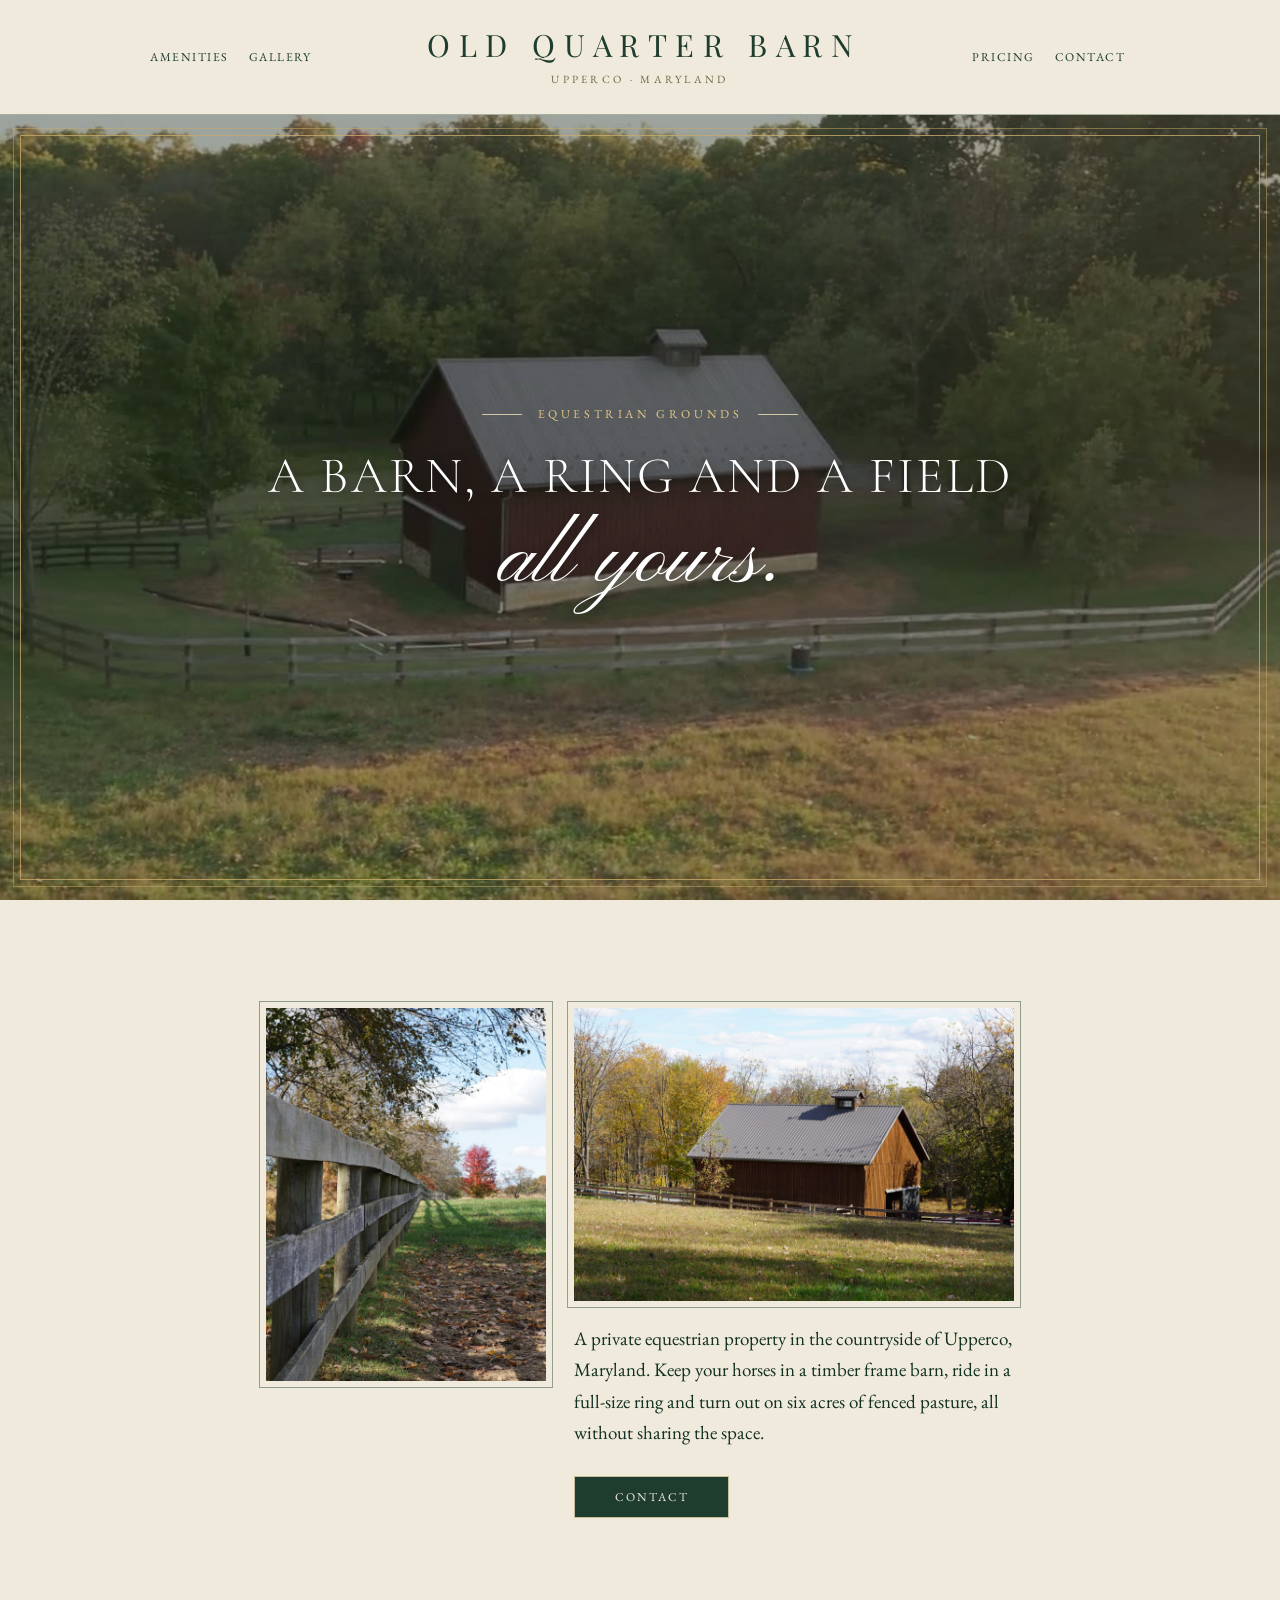
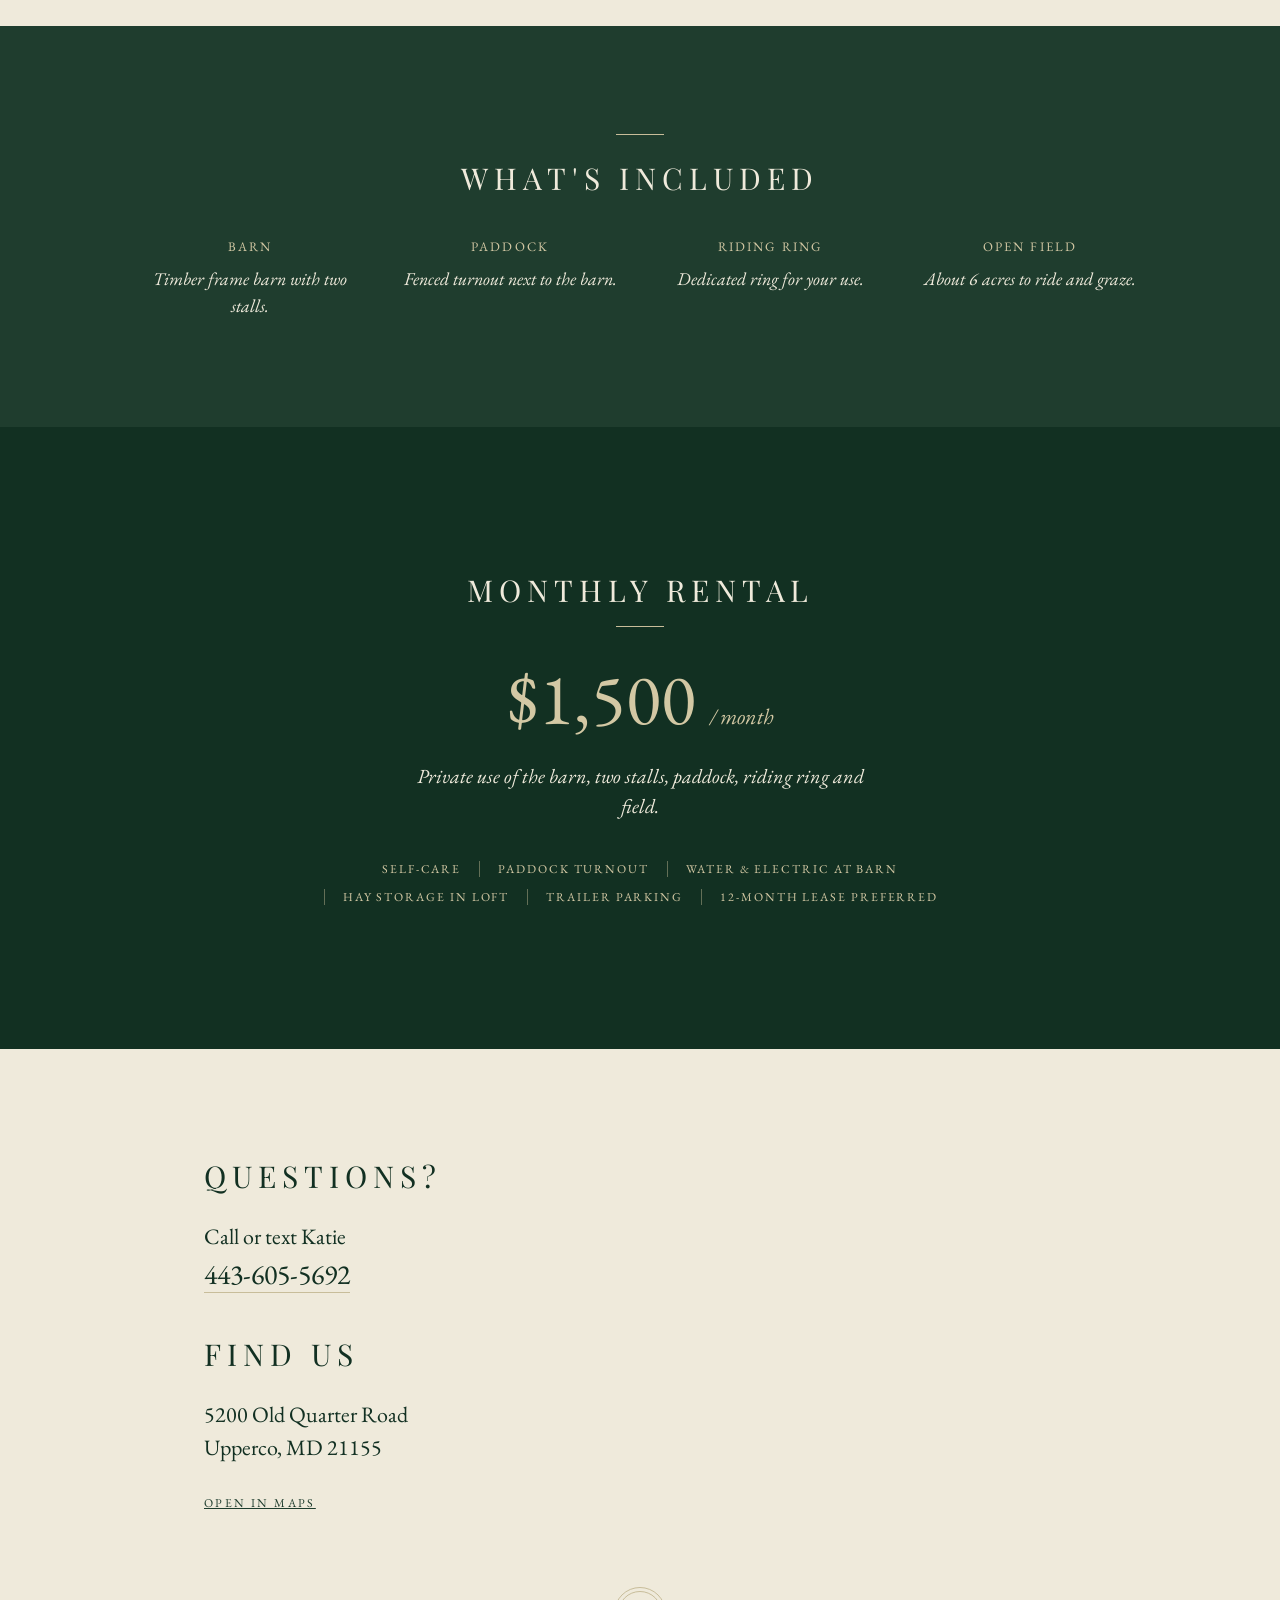
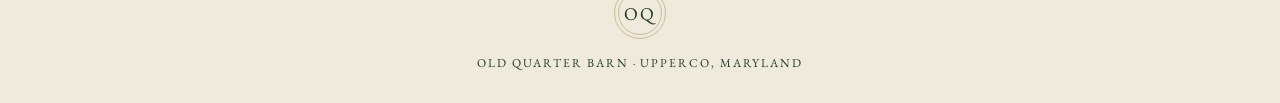
==== commit 5399133a: "Lower monthly rental rate to $1,500 Co-Authored-By: Claude Opus 5.5 <noreply@anthropic.com>" ====
--- a/index.html
+++ b/index.html
@@ -20,7 +20,7 @@
 <div><div class="n">Riding ring</div><div class="t">Dedicated ring for your use.</div></div>
 <div><div class="n">Open field</div><div class="t">About 6 acres to ride and graze.</div></div></div></section>
 <section class="dark deep" id="pricing"><h2 style="margin-bottom:16px">Monthly rental</h2><div class="rule"></div>
-<div class="price">$2,000 <small>/ month</small></div>
+<div class="price">$1,500 <small>/ month</small></div>
 <p style="font-style:italic;font-size:20px;margin:0 auto;max-width:480px;line-height:1.5">Private use of the barn, two stalls, paddock, riding ring and field.</p>
 <ul class="details"><li>Self-care</li><li>Paddock turnout</li><li>Water &amp; electric at barn</li><li>Hay storage in loft</li><li>Trailer parking</li><li>12-month lease preferred</li></ul></section>
 <section class="visit" id="visit"><div><h2>Questions?</h2><p class="call">Call or text Katie<br><a href="tel:+14436055692">443-605-5692</a></p><h2>Find us</h2><address>5200 Old Quarter Road<br>Upperco, MD 21155</address>
